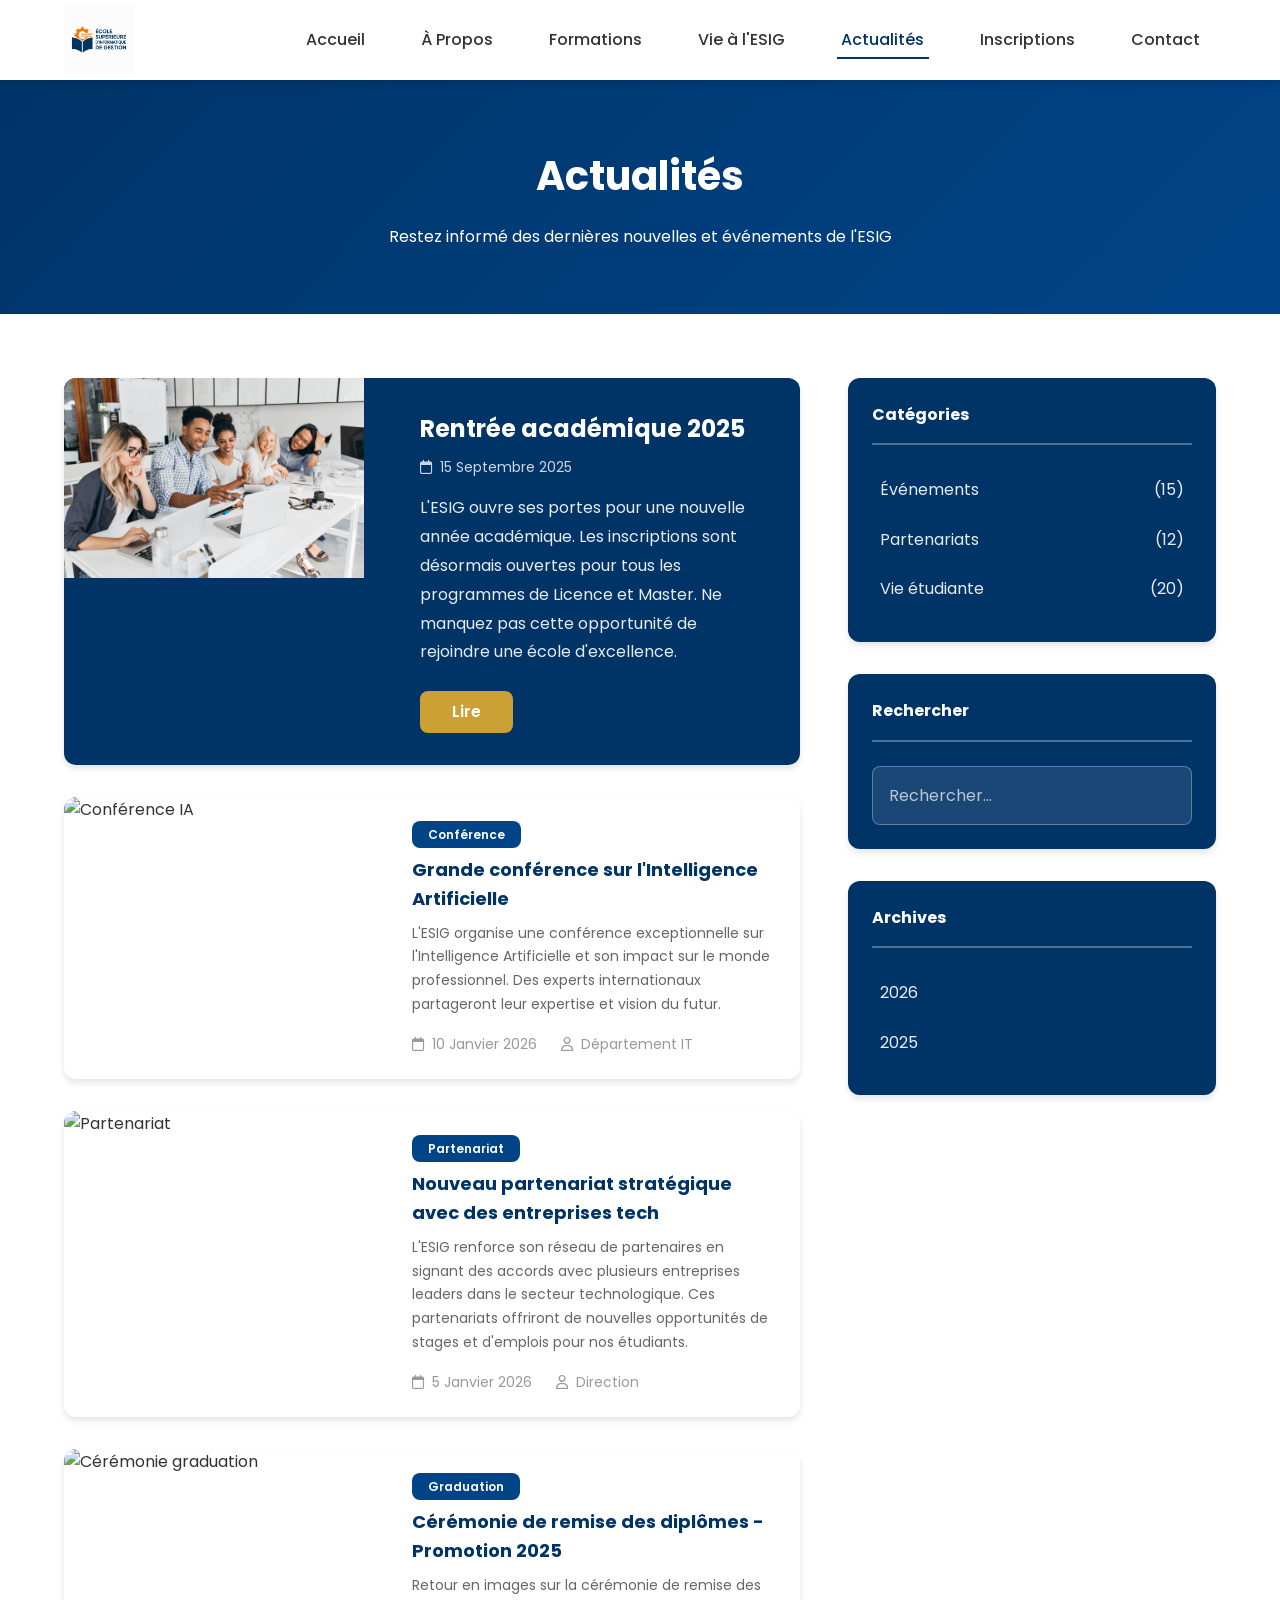
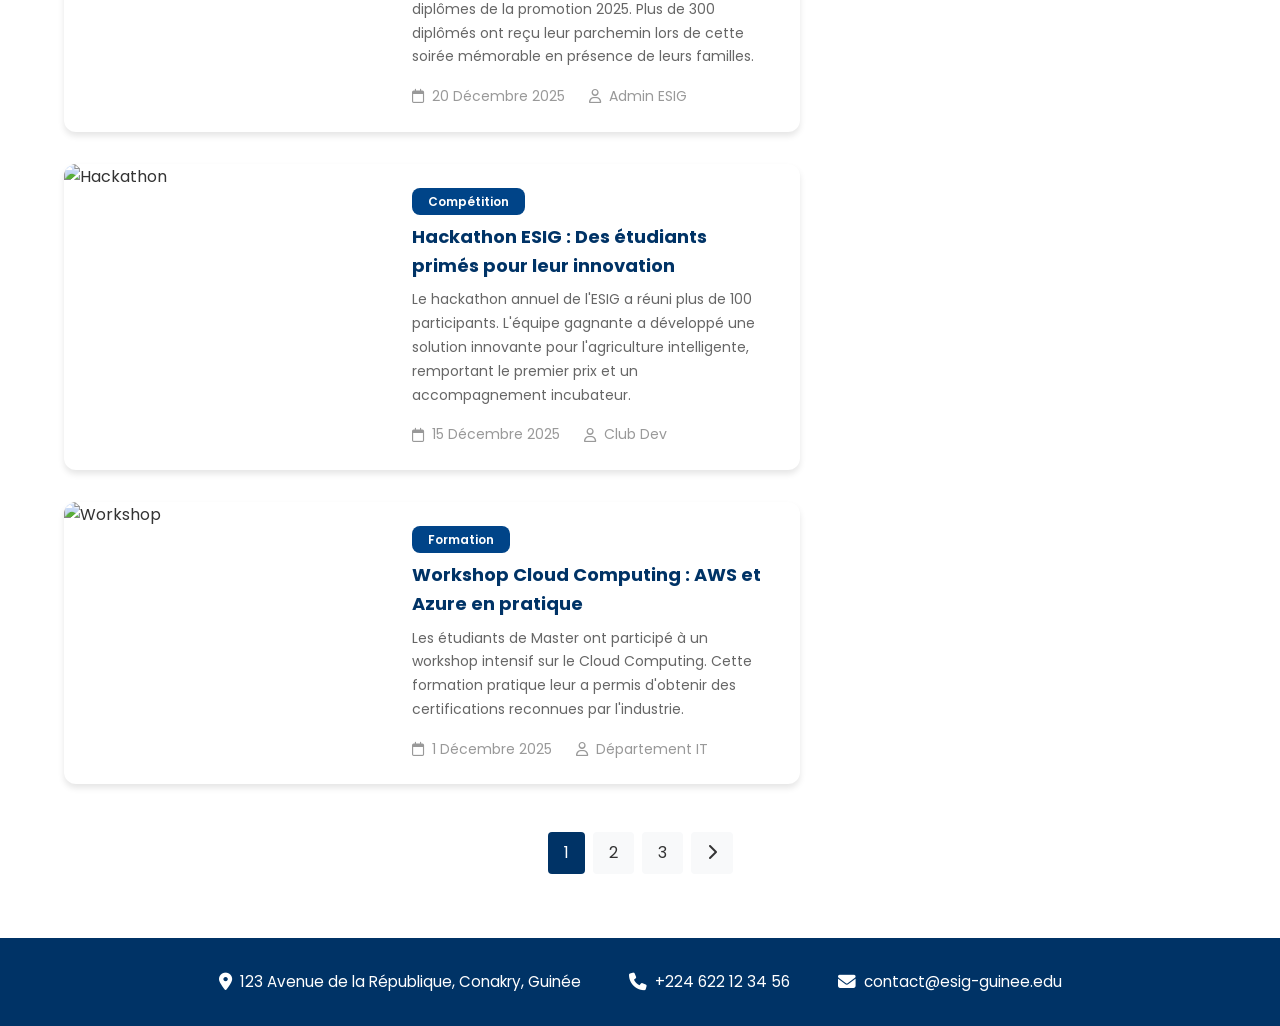
==== ESIG-main/actualites.html @ 141033b7 "Initial commit from original ZIP" ====
<!DOCTYPE html>
<html lang="fr">
<head>
    <meta charset="UTF-8">
    <meta name="viewport" content="width=device-width, initial-scale=1.0">
    <title>Actualités - ESIG</title>
    <link rel="stylesheet" href="css/styles.css">
    <link rel="stylesheet" href="https://cdnjs.cloudflare.com/ajax/libs/font-awesome/6.4.0/css/all.min.css">
    <link href="https://fonts.googleapis.com/css2?family=Poppins:wght@300;400;500;600;700&display=swap" rel="stylesheet">
</head>
<body>
    <!-- Header Placeholder -->
    <div id="header-placeholder"></div>

    <!-- Page Header -->
    <section class="page-header">
        <div class="container">
            <h1 class="page-header__title">Actualités</h1>
            <p class="page-header__text">Restez informé des dernières nouvelles et événements de l'ESIG</p>
        </div>
    </section>

    <!-- News Section -->
    <section class="news-section">
        <div class="container">
            <div class="news-main-grid">
                <!-- Main News -->
                <div class="news-list">
                    <!-- News Item 1 - Featured -->
                    <article class="news-item news-item--featured">
                        <div class="news-item__image">
                            <img src="images/universitaire.jpg" alt="Rentrée académique">
                        </div>
                        <div class="news-item__content">
                            <h3 class="news-item__title">Rentrée académique 2025</h3>
                            <div class="news-item__date">
                                <i class="far fa-calendar"></i> 15 Septembre 2025
                            </div>
                            <p class="news-item__excerpt">L'ESIG ouvre ses portes pour une nouvelle année académique. Les inscriptions sont désormais ouvertes pour tous les programmes de Licence et Master. Ne manquez pas cette opportunité de rejoindre une école d'excellence.</p>
                            <a href="#" class="news-item__btn">Lire</a>
                        </div>
                    </article>

                    <!-- News Item 2 -->
                    <article class="news-item">
                        <div class="news-item__image">
                            <img src="https://images.unsplash.com/photo-1540575467063-178a50c2df87?w=600" alt="Conférence IA">
                        </div>
                        <div class="news-item__content">
                            <span class="news-item__category">Conférence</span>
                            <h3 class="news-item__title">Grande conférence sur l'Intelligence Artificielle</h3>
                            <p class="news-item__excerpt">L'ESIG organise une conférence exceptionnelle sur l'Intelligence Artificielle et son impact sur le monde professionnel. Des experts internationaux partageront leur expertise et vision du futur.</p>
                            <div class="news-item__meta">
                                <span><i class="far fa-calendar"></i> 10 Janvier 2026</span>
                                <span><i class="far fa-user"></i> Département IT</span>
                            </div>
                        </div>
                    </article>

                    <!-- News Item 3 -->
                    <article class="news-item">
                        <div class="news-item__image">
                            <img src="https://images.unsplash.com/photo-1559223607-a43c990c692c?w=600" alt="Partenariat">
                        </div>
                        <div class="news-item__content">
                            <span class="news-item__category">Partenariat</span>
                            <h3 class="news-item__title">Nouveau partenariat stratégique avec des entreprises tech</h3>
                            <p class="news-item__excerpt">L'ESIG renforce son réseau de partenaires en signant des accords avec plusieurs entreprises leaders dans le secteur technologique. Ces partenariats offriront de nouvelles opportunités de stages et d'emplois pour nos étudiants.</p>
                            <div class="news-item__meta">
                                <span><i class="far fa-calendar"></i> 5 Janvier 2026</span>
                                <span><i class="far fa-user"></i> Direction</span>
                            </div>
                        </div>
                    </article>

                    <!-- News Item 4 -->
                    <article class="news-item">
                        <div class="news-item__image">
                            <img src="https://images.unsplash.com/photo-1523580846011-d3a5bc25702b?w=600" alt="Cérémonie graduation">
                        </div>
                        <div class="news-item__content">
                            <span class="news-item__category">Graduation</span>
                            <h3 class="news-item__title">Cérémonie de remise des diplômes - Promotion 2025</h3>
                            <p class="news-item__excerpt">Retour en images sur la cérémonie de remise des diplômes de la promotion 2025. Plus de 300 diplômés ont reçu leur parchemin lors de cette soirée mémorable en présence de leurs familles.</p>
                            <div class="news-item__meta">
                                <span><i class="far fa-calendar"></i> 20 Décembre 2025</span>
                                <span><i class="far fa-user"></i> Admin ESIG</span>
                            </div>
                        </div>
                    </article>

                    <!-- News Item 5 -->
                    <article class="news-item">
                        <div class="news-item__image">
                            <img src="https://images.unsplash.com/photo-1531482615713-2afd69097998?w=600" alt="Hackathon">
                        </div>
                        <div class="news-item__content">
                            <span class="news-item__category">Compétition</span>
                            <h3 class="news-item__title">Hackathon ESIG : Des étudiants primés pour leur innovation</h3>
                            <p class="news-item__excerpt">Le hackathon annuel de l'ESIG a réuni plus de 100 participants. L'équipe gagnante a développé une solution innovante pour l'agriculture intelligente, remportant le premier prix et un accompagnement incubateur.</p>
                            <div class="news-item__meta">
                                <span><i class="far fa-calendar"></i> 15 Décembre 2025</span>
                                <span><i class="far fa-user"></i> Club Dev</span>
                            </div>
                        </div>
                    </article>

                    <!-- News Item 6 -->
                    <article class="news-item">
                        <div class="news-item__image">
                            <img src="https://images.unsplash.com/photo-1515187029135-18ee286d815b?w=600" alt="Workshop">
                        </div>
                        <div class="news-item__content">
                            <span class="news-item__category">Formation</span>
                            <h3 class="news-item__title">Workshop Cloud Computing : AWS et Azure en pratique</h3>
                            <p class="news-item__excerpt">Les étudiants de Master ont participé à un workshop intensif sur le Cloud Computing. Cette formation pratique leur a permis d'obtenir des certifications reconnues par l'industrie.</p>
                            <div class="news-item__meta">
                                <span><i class="far fa-calendar"></i> 1 Décembre 2025</span>
                                <span><i class="far fa-user"></i> Département IT</span>
                            </div>
                        </div>
                    </article>
                </div>

                <!-- Sidebar -->
                <aside class="news-sidebar">

                    <!-- Categories Widget -->
                    <div class="sidebar-widget">
                        <h4 class="sidebar-widget__title">Catégories</h4>
                        <ul class="categories-list">
                            <li><a href="#">Événements <span>(15)</span></a></li>
                            <li><a href="#">Partenariats <span>(12)</span></a></li>
                            <li><a href="#">Vie étudiante <span>(20)</span></a></li>
                        </ul>
                    </div>

                    <!-- Search Widget -->
                    <div class="sidebar-widget">
                        <h4 class="sidebar-widget__title">Rechercher</h4>
                        <div class="form-group" style="margin-bottom: 0;">
                            <input type="text" placeholder="Rechercher..." style="width: 100%;">
                        </div>
                    </div>                   

                    <!-- Archives Widget -->
                    <div class="sidebar-widget">
                        <h4 class="sidebar-widget__title">Archives</h4>
                        <ul class="categories-list">
                            <li><a href="#">2025</a></li>
                            <li><a href="#">2024</a></li>
                        </ul>
                    </div>

                </aside>
            </div>

            <!-- Pagination -->
            <div style="margin-top: 3rem; display: flex; justify-content: center; gap: 0.5rem;">
                <a href="#" style="padding: 0.5rem 1rem; background: var(--primary-color); color: var(--white); border-radius: 4px;">1</a>
                <a href="#" style="padding: 0.5rem 1rem; background: var(--light-bg); color: var(--text-color); border-radius: 4px;">2</a>
                <a href="#" style="padding: 0.5rem 1rem; background: var(--light-bg); color: var(--text-color); border-radius: 4px;">3</a>
                <a href="#" style="padding: 0.5rem 1rem; background: var(--light-bg); color: var(--text-color); border-radius: 4px;"><i class="fas fa-chevron-right"></i></a>
            </div>
        </div>
    </section>

    <!-- Footer Placeholder -->
    <div id="footer-placeholder"></div>

    <script src="js/main.js"></script>
</body>
</html>
---- ESIG-main/css/styles.css ----
/* ===== VARIABLES CSS ===== */
:root {
    /* Colors - Palette ESIG */
    --primary-color: #003366;
    --primary-dark: #002244;
    --primary-light: #004488;
    --secondary-color: #CBA135;
    --secondary-dark: #a8862c;
    --accent-color: #CBA135;
    --accent-light: #d4b54d;
    
    /* Neutral colors */
    --text-color: #333333;
    --text-light: #666666;
    --text-muted: #999999;
    --white: #FFFFFF;
    --light-bg: #f8f9fa;
    --border-color: #e0e0e0;
    
    /* Gradients */
    --gradient-primary: linear-gradient(135deg, #003366, #004488);
    --gradient-secondary: linear-gradient(135deg, #CBA135, #d4b54d);
    --gradient-accent: linear-gradient(135deg, #CBA135, #d4b54d);
    
    /* Typography */
    --font-family: 'Poppins', sans-serif;
    --font-size-xs: 0.75rem;
    --font-size-sm: 0.875rem;
    --font-size-base: 1rem;
    --font-size-lg: 1.125rem;
    --font-size-xl: 1.25rem;
    --font-size-2xl: 1.5rem;
    --font-size-3xl: 2rem;
    --font-size-4xl: 2.5rem;
    --font-size-5xl: 3rem;
    
    /* Spacing */
    --spacing-xs: 0.25rem;
    --spacing-sm: 0.5rem;
    --spacing-md: 1rem;
    --spacing-lg: 1.5rem;
    --spacing-xl: 2rem;
    --spacing-2xl: 3rem;
    --spacing-3xl: 4rem;
    
    /* Borders */
    --border-radius-sm: 4px;
    --border-radius: 8px;
    --border-radius-lg: 12px;
    --border-radius-xl: 20px;
    --border-radius-full: 50%;
    
    /* Shadows */
    --shadow-sm: 0 2px 4px rgba(0, 0, 0, 0.05);
    --shadow: 0 4px 6px rgba(0, 0, 0, 0.1);
    --shadow-md: 0 6px 12px rgba(0, 0, 0, 0.1);
    --shadow-lg: 0 10px 25px rgba(0, 0, 0, 0.15);
    --shadow-xl: 0 20px 40px rgba(0, 0, 0, 0.2);
    
    /* Transitions */
    --transition-fast: 0.2s ease;
    --transition: 0.3s ease;
    --transition-slow: 0.5s ease;
    
    /* Header height */
    --header-height: 80px;
}

/* ===== RESET & BASE ===== */
*,
*::before,
*::after {
    margin: 0;
    padding: 0;
    box-sizing: border-box;
}

html {
    scroll-behavior: smooth;
}

body {
    font-family: var(--font-family);
    font-size: var(--font-size-base);
    line-height: 1.6;
    color: var(--text-color);
    background-color: var(--white);
    overflow-x: hidden;
}

a {
    text-decoration: none;
    color: inherit;
    transition: var(--transition);
}

ul {
    list-style: none;
}

img {
    max-width: 100%;
    height: auto;
    display: block;
}

button {
    font-family: inherit;
    cursor: pointer;
    border: none;
    outline: none;
}

/* Amélioration du touch sur mobile */
@media (hover: none) and (pointer: coarse) {
    .btn:active,
    .nav__link:active,
    .formation-card:active,
    .news-card:active {
        opacity: 0.8;
    }
}

/* ===== CONTAINER ===== */
.container {
    max-width: 1200px;
    margin: 0 auto;
    padding: 0 var(--spacing-lg);
}

/* ===== HEADER & NAVIGATION ===== */
.header {
    position: fixed;
    top: 0;
    left: 0;
    width: 100%;
    height: var(--header-height);
    background-color: var(--white);
    box-shadow: var(--shadow);
    z-index: 1000;
    transition: var(--transition);
}

.header.scrolled {
    height: 70px;
    box-shadow: var(--shadow-md);
}

.nav {
    display: flex;
    justify-content: space-between;
    align-items: center;
    height: 100%;
}

.nav__logo {
    display: flex;
    align-items: center;
}

.logo-img {
    height: 70px;
    width: auto;
}

.nav__menu {
    display: flex;
    align-items: center;
}

.nav__list {
    display: flex;
    gap: var(--spacing-lg);
}

.nav__link {
    font-weight: 500;
    color: var(--text-color);
    padding: var(--spacing-sm) var(--spacing-md);
    position: relative;
    transition: var(--transition);
}

.nav__link::after {
    content: '';
    position: absolute;
    bottom: 0;
    left: 50%;
    transform: translateX(-50%);
    width: 0;
    height: 2px;
    background-color: var(--primary-color);
    transition: var(--transition);
}

.nav__link:hover,
.nav__link.active {
    color: var(--primary-color);
}

.nav__link:hover::after,
.nav__link.active::after {
    width: 80%;
}

.nav__toggle,
.nav__close {
    display: none;
    font-size: var(--font-size-xl);
    cursor: pointer;
    color: var(--text-color);
}

/* ===== BUTTONS ===== */
.btn {
    display: inline-flex;
    align-items: center;
    justify-content: center;
    gap: var(--spacing-sm);
    padding: var(--spacing-md) var(--spacing-xl);
    border-radius: var(--border-radius);
    font-weight: 600;
    font-size: var(--font-size-base);
    transition: var(--transition);
    cursor: pointer;
}

.btn--primary {
    background: var(--gradient-primary);
    color: var(--white);
    border: none;
}

.btn--primary:hover {
    transform: translateY(-2px);
    box-shadow: var(--shadow-md);
}

.btn--secondary {
    background: var(--gradient-secondary);
    color: var(--white);
    border: none;
}

.btn--secondary:hover {
    transform: translateY(-2px);
    box-shadow: var(--shadow-md);
}

.btn--outline {
    background: transparent;
    color: var(--primary-color);
    border: 2px solid var(--primary-color);
}

.btn--outline:hover {
    background: var(--primary-color);
    color: var(--white);
}

.btn--white {
    background: var(--white);
    color: var(--primary-color);
    border: none;
}

.btn--white:hover {
    transform: translateY(-2px);
    box-shadow: var(--shadow-md);
}

.btn--gold {
    background: #CBA135;
    color: var(--white);
    border: none;
    padding: var(--spacing-md) var(--spacing-2xl);
    font-size: var(--font-size-lg);
}

.btn--gold:hover {
    background: #a8862c;
    transform: translateY(-2px);
    box-shadow: var(--shadow-md);
}

.btn--white-outline {
    background: transparent;
    color: var(--white);
    border: 2px solid var(--white);
}

.btn--white-outline:hover {
    background: var(--white);
    color: var(--primary-color);
}

/* ===== HERO SECTION ===== */
.hero {
    position: relative;
    min-height: 100vh;
    display: flex;
    align-items: center;
    justify-content: center;
    background: #003366;
    margin-top: 0;
    padding-top: var(--header-height);
}

.hero__overlay {
    display: none;
}

.hero__content {
    position: relative;
    z-index: 1;
    text-align: center;
    color: var(--white);
    max-width: 800px;
    padding: var(--spacing-2xl);
}

.hero__title {
    font-size: var(--font-size-5xl);
    font-weight: 700;
    margin-bottom: var(--spacing-md);
    animation: fadeInUp 0.8s ease;
}

.hero__subtitle {
    font-size: var(--font-size-2xl);
    font-weight: 500;
    margin-bottom: var(--spacing-md);
    opacity: 0.9;
    animation: fadeInUp 0.8s ease 0.2s backwards;
}

.hero__description {
    font-size: var(--font-size-lg);
    margin-bottom: var(--spacing-2xl);
    opacity: 0.85;
    animation: fadeInUp 0.8s ease 0.4s backwards;
}

.hero__buttons {
    display: flex;
    gap: var(--spacing-lg);
    justify-content: center;
    flex-wrap: wrap;
    animation: fadeInUp 0.8s ease 0.6s backwards;
}

/* ===== SECTIONS ===== */
.section {
    padding: var(--spacing-3xl) 0;
}

.section__header {
    text-align: center;
    margin-bottom: var(--spacing-3xl);
}

.section__title {
    font-size: var(--font-size-3xl);
    color: var(--primary-color);
    margin-bottom: var(--spacing-md);
    position: relative;
    display: inline-block;
}

.section__title::after {
    content: '';
    position: absolute;
    bottom: -10px;
    left: 50%;
    transform: translateX(-50%);
    width: 60px;
    height: 3px;
    background: var(--gradient-secondary);
    border-radius: var(--border-radius);
}

.section__subtitle {
    font-size: var(--font-size-lg);
    color: var(--text-light);
    max-width: 600px;
    margin: var(--spacing-lg) auto 0;
}

/* Section Line */
.section__line {
    width: 80px;
    height: 3px;
    background-color: #CBA135;
    margin: var(--spacing-lg) auto 0;
    overflow: visible;
}

/* ===== ABOUT PREVIEW ===== */
.about-preview {
    background-color: var(--white);
}

.about-preview__grid {
    display: grid;
    grid-template-columns: 1fr 1fr;
    gap: var(--spacing-3xl);
    align-items: center;
}

/* Nouvelle structure about-preview */
.about-preview__grid-new {
    display: grid;
    grid-template-columns: 1fr 1fr;
    gap: var(--spacing-3xl);
    align-items: flex-start;
}

.about-preview__left {
    padding-right: var(--spacing-xl);
}

.about-preview__title {
    font-size: var(--font-size-2xl);
    color: var(--primary-color);
    margin-bottom: var(--spacing-lg);
    font-weight: 700;
}

.about-preview__left p {
    margin-bottom: var(--spacing-lg);
    color: var(--text-light);
    line-height: 1.8;
}

.about-preview__right {
    display: flex;
    flex-direction: column;
    gap: var(--spacing-xl);
}

/* Valeurs Row */
.values-row {
    display: flex;
    justify-content: space-between;
    gap: var(--spacing-lg);
}

.value-item {
    text-align: center;
    flex: 1;
}

.value-item__icon {
    width: 70px;
    height: 70px;
    margin: 0 auto var(--spacing-md);
    display: flex;
    align-items: center;
    justify-content: center;
    background: #CBA135;
    border-radius: var(--border-radius-full);
    font-size: var(--font-size-2xl);
    color: var(--white);
}

.value-item__text {
    display: block;
    font-weight: 600;
    color: #333333;
    font-size: var(--font-size-base);
}

/* Formations Row */
.formations-row {
    margin-top: var(--spacing-lg);
}

.formations-row__title {
    font-size: var(--font-size-2xl);
    color: #CBA135;
    margin-bottom: var(--spacing-lg);
    font-weight: 700;
}

.formations-row__cards {
    display: flex;
    gap: var(--spacing-md);
}

.formation-mini-card {
    flex: 1;
    background: #CBA135;
    color: var(--white);
    padding: var(--spacing-lg);
    border-radius: var(--border-radius);
    text-align: center;
    font-weight: 600;
    font-size: var(--font-size-sm);
    transition: var(--transition);
}

.formation-mini-card:hover {
    background: #a8862c;
    transform: translateY(-3px);
}

/* ===== FORMATIONS PREVIEW GOLD ===== */
.formations-preview-gold {
    background: #CBA135;
    padding: var(--spacing-3xl) 0;
}

.formations-gold__title {
    font-size: var(--font-size-3xl);
    color: var(--white);
    text-align: center;
    margin-bottom: var(--spacing-2xl);
    font-weight: 700;
}

.formations-gold__cards {
    display: flex;
    justify-content: center;
    gap: var(--spacing-xl);
}

.formation-gold-card {
    background: rgba(255, 255, 255, 0.2);
    border: 2px solid var(--white);
    color: var(--white);
    padding: var(--spacing-xl) var(--spacing-2xl);
    border-radius: var(--border-radius);
    text-align: center;
    font-weight: 600;
    font-size: var(--font-size-lg);
    transition: var(--transition);
    min-width: 250px;
}

.formation-gold-card:hover {
    background: rgba(255, 255, 255, 0.3);
    transform: translateY(-5px);
}

/* ===== NEWS PREVIEW NEW (Vie ESIG + Actualités) ===== */
.news-preview-new {
    padding: 0;
}

.news-preview-grid {
    display: grid;
    grid-template-columns: 1fr 1fr;
}

/* Partie Gauche - Vie à l'ESIG */
.vie-esig-box {
    background: var(--white);
    padding: var(--spacing-3xl);
}

.vie-esig-box__title {
    font-size: var(--font-size-2xl);
    color: var(--primary-color);
    margin-bottom: var(--spacing-lg);
    font-weight: 700;
}

.vie-esig-box p {
    color: var(--text-light);
    margin-bottom: var(--spacing-md);
    line-height: 1.8;
}

.vie-esig-box .btn {
    margin-top: var(--spacing-lg);
}

/* Partie Droite - Actualités */
.actualites-box {
    background: #003366;
    padding: var(--spacing-3xl);
    color: var(--white);
    display: flex;
    flex-direction: column;
    justify-content: center;
}

.actualites-box__title {
    font-size: var(--font-size-2xl);
    color: var(--white);
    margin-bottom: var(--spacing-lg);
    font-weight: 700;
}

.actualites-box__subtitle {
    font-size: var(--font-size-xl);
    color: var(--white);
    margin-bottom: var(--spacing-md);
    font-weight: 600;
}

.actualites-box__info {
    font-size: var(--font-size-lg);
    color: var(--white);
    margin-bottom: var(--spacing-xl);
    opacity: 0.9;
}

.actualites-box .btn--gold {
    align-self: flex-start;
}

.about-preview__content p {
    margin-bottom: var(--spacing-lg);
    color: var(--text-light);
    line-height: 1.8;
}

.about-preview__stats {
    display: grid;
    grid-template-columns: repeat(2, 1fr);
    gap: var(--spacing-lg);
}

.stat-card {
    background: var(--white);
    padding: var(--spacing-xl);
    border-radius: var(--border-radius-lg);
    text-align: center;
    box-shadow: var(--shadow);
    transition: var(--transition);
}

.stat-card:hover {
    transform: translateY(-5px);
    box-shadow: var(--shadow-lg);
}

.stat-card__icon {
    font-size: var(--font-size-3xl);
    color: var(--primary-color);
    margin-bottom: var(--spacing-md);
}

.stat-card__number {
    display: block;
    font-size: var(--font-size-3xl);
    font-weight: 700;
    color: var(--secondary-color);
}

.stat-card__label {
    color: var(--text-light);
    font-size: var(--font-size-sm);
}

/* ===== FORMATIONS PREVIEW ===== */
.formations-preview {
    background: var(--white);
}

.formations-grid {
    display: grid;
    grid-template-columns: repeat(3, 1fr);
    gap: var(--spacing-xl);
}

.formation-card {
    background: var(--white);
    padding: var(--spacing-2xl);
    border-radius: var(--border-radius-lg);
    text-align: center;
    box-shadow: var(--shadow);
    transition: var(--transition);
    border: 1px solid var(--border-color);
}

.formation-card:hover {
    transform: translateY(-10px);
    box-shadow: var(--shadow-lg);
    border-color: var(--primary-color);
}

.formation-card__icon {
    width: 80px;
    height: 80px;
    margin: 0 auto var(--spacing-lg);
    display: flex;
    align-items: center;
    justify-content: center;
    background: var(--gradient-primary);
    border-radius: var(--border-radius-full);
    font-size: var(--font-size-3xl);
    color: var(--white);
}

.formation-card__title {
    font-size: var(--font-size-xl);
    color: var(--primary-color);
    margin-bottom: var(--spacing-md);
}

.formation-card__description {
    color: var(--text-light);
    margin-bottom: var(--spacing-lg);
    line-height: 1.7;
}

.formation-card__link {
    color: var(--secondary-color);
    font-weight: 600;
    display: inline-flex;
    align-items: center;
    gap: var(--spacing-sm);
}

.formation-card__link:hover {
    color: var(--secondary-dark);
}

.formation-card__link i {
    transition: var(--transition);
}

.formation-card__link:hover i {
    transform: translateX(5px);
}

.formations-preview__cta {
    text-align: center;
    margin-top: var(--spacing-3xl);
}

/* ===== NEWS PREVIEW ===== */
.news-preview {
    background: var(--light-bg);
}

.news-grid {
    display: grid;
    grid-template-columns: repeat(3, 1fr);
    gap: var(--spacing-xl);
}

.news-card {
    background: var(--white);
    border-radius: var(--border-radius-lg);
    overflow: hidden;
    box-shadow: var(--shadow);
    transition: var(--transition);
}

.news-card:hover {
    transform: translateY(-5px);
    box-shadow: var(--shadow-lg);
}

.news-card__image {
    height: 200px;
    overflow: hidden;
}

.news-card__image img {
    width: 100%;
    height: 100%;
    object-fit: cover;
    transition: var(--transition);
}

.news-card:hover .news-card__image img {
    transform: scale(1.1);
}

.news-card__content {
    padding: var(--spacing-lg);
}

.news-card__date {
    font-size: var(--font-size-sm);
    color: var(--text-muted);
    display: flex;
    align-items: center;
    gap: var(--spacing-sm);
    margin-bottom: var(--spacing-sm);
}

.news-card__title {
    font-size: var(--font-size-lg);
    color: var(--primary-color);
    margin-bottom: var(--spacing-md);
    line-height: 1.4;
}

.news-card__excerpt {
    color: var(--text-light);
    font-size: var(--font-size-sm);
    margin-bottom: var(--spacing-lg);
    line-height: 1.7;
}

.news-card__link {
    color: var(--secondary-color);
    font-weight: 600;
    font-size: var(--font-size-sm);
}

.news-card__link:hover {
    color: var(--secondary-dark);
}

.news-preview__cta {
    text-align: center;
    margin-top: var(--spacing-3xl);
}

/* ===== CTA SECTION ===== */
.cta-section {
    background: var(--gradient-primary);
    padding: var(--spacing-3xl) 0;
}

.cta-content {
    text-align: center;
    color: var(--white);
}

.cta-title {
    font-size: var(--font-size-3xl);
    margin-bottom: var(--spacing-md);
}

.cta-text {
    font-size: var(--font-size-lg);
    opacity: 0.9;
    margin-bottom: var(--spacing-2xl);
}

.cta-buttons {
    display: flex;
    gap: var(--spacing-lg);
    justify-content: center;
    flex-wrap: wrap;
}

/* ===== FOOTER ===== */
.footer {
    background-color: var(--primary-dark);
    color: var(--white);
    padding: var(--spacing-3xl) 0 0;
}

/* Footer Simple */
.footer-simple {
    background-color: #003366;
    color: #FFFFFF;
    padding: var(--spacing-xl) 0;
}

.footer-simple__content {
    display: flex;
    justify-content: center;
    align-items: center;
    gap: var(--spacing-2xl);
    flex-wrap: wrap;
}

.footer-simple__item {
    display: inline-flex;
    align-items: center;
    gap: var(--spacing-sm);
    font-size: 0.95rem;
    color: #FFFFFF;
}

.footer-simple__item i {
    color: #FFFFFF;
    font-size: 1.1rem;
}

.footer__grid {
    display: grid;
    grid-template-columns: 2fr 1fr 1fr 1.5fr;
    gap: var(--spacing-2xl);
}

.footer__logo {
    height: 60px;
    margin-bottom: var(--spacing-lg);
    filter: brightness(0) invert(1);
}

.footer__description {
    color: rgba(255, 255, 255, 0.7);
    margin-bottom: var(--spacing-lg);
    line-height: 1.7;
}

.footer__social {
    display: flex;
    gap: var(--spacing-md);
}

.social-link {
    width: 40px;
    height: 40px;
    display: flex;
    align-items: center;
    justify-content: center;
    background: rgba(255, 255, 255, 0.1);
    border-radius: var(--border-radius-full);
    color: var(--white);
    transition: var(--transition);
}

.social-link:hover {
    background: var(--secondary-color);
    transform: translateY(-3px);
}

.footer__title {
    font-size: var(--font-size-lg);
    margin-bottom: var(--spacing-lg);
    position: relative;
    padding-bottom: var(--spacing-md);
}

.footer__title::after {
    content: '';
    position: absolute;
    bottom: 0;
    left: 0;
    width: 40px;
    height: 2px;
    background: var(--secondary-color);
}

.footer__links li {
    margin-bottom: var(--spacing-sm);
}

.footer__links a {
    color: rgba(255, 255, 255, 0.7);
    transition: var(--transition);
}

.footer__links a:hover {
    color: var(--white);
    padding-left: var(--spacing-sm);
}

.footer__contact li {
    display: flex;
    align-items: flex-start;
    gap: var(--spacing-md);
    margin-bottom: var(--spacing-md);
    color: rgba(255, 255, 255, 0.7);
}

.footer__contact i {
    color: var(--secondary-color);
    margin-top: 4px;
}

.footer__bottom {
    margin-top: var(--spacing-2xl);
    padding: var(--spacing-lg) 0;
    border-top: 1px solid rgba(255, 255, 255, 0.1);
    text-align: center;
    color: rgba(255, 255, 255, 0.5);
    font-size: var(--font-size-sm);
}

/* ===== PAGE HEADER ===== */
.page-header {
    background: var(--gradient-primary);
    padding: calc(var(--header-height) + var(--spacing-3xl)) 0 var(--spacing-3xl);
    text-align: center;
    color: var(--white);
}

.page-header__title {
    font-size: var(--font-size-4xl);
    margin-bottom: var(--spacing-md);
}

.page-header__breadcrumb {
    display: flex;
    justify-content: center;
    gap: var(--spacing-md);
    font-size: var(--font-size-sm);
    opacity: 0.8;
}

.page-header__breadcrumb a:hover {
    opacity: 1;
}

.page-header__breadcrumb span {
    opacity: 0.6;
}

/* Page Header Light Variant */
.page-header--light {
    background: #FFFFFF;
    color: #003366;
}

.page-header--light .page-header__title {
    color: #003366;
}

/* Mission Vision Section */
.mission-vision-section {
    padding: var(--spacing-3xl) 0;
    background-color: #f5f5f5;
}

.mission-vision-grid {
    display: grid;
    grid-template-columns: repeat(3, 1fr);
    gap: var(--spacing-2xl);
}

.mission-vision-block {
    text-align: center;
    padding: var(--spacing-xl);
}

.mission-vision-block__icon {
    margin-bottom: var(--spacing-md);
}

.mission-vision-block__icon i {
    font-size: 3rem;
    color: #CBA135;
}

.mission-vision-block__title {
    font-size: 1.5rem;
    color: #003366;
    margin-bottom: var(--spacing-md);
    font-weight: 600;
}

.mission-vision-block__text {
    color: #555;
    line-height: 1.7;
}

/* Historique & Contexte Section */
.historique-section {
    padding: var(--spacing-3xl) 0;
    background-color: #e6f2ff;
    text-align: center;
}

.historique-section__title {
    font-size: 2rem;
    color: #003366;
    margin-bottom: var(--spacing-lg);
    font-weight: 600;
}

.historique-section__text {
    color: #333;
    line-height: 1.8;
    max-width: 900px;
    margin: 0 auto;
    font-size: 1.05rem;
}

/* ===== ABOUT PAGE ===== */
.about-section {
    padding: var(--spacing-3xl) 0;
}

.about-grid {
    display: grid;
    grid-template-columns: 1fr 1fr;
    gap: var(--spacing-3xl);
    align-items: center;
}

.about-image {
    border-radius: var(--border-radius-lg);
    overflow: hidden;
    box-shadow: var(--shadow-lg);
}

.about-image img {
    width: 100%;
    height: 100%;
    object-fit: cover;
}

.about-content h2 {
    font-size: var(--font-size-2xl);
    color: var(--primary-color);
    margin-bottom: var(--spacing-lg);
}

.about-content p {
    color: var(--text-light);
    margin-bottom: var(--spacing-lg);
    line-height: 1.8;
}

/* Values */
.values-section {
    background: var(--light-bg);
    padding: var(--spacing-3xl) 0;
}

.values-grid {
    display: grid;
    grid-template-columns: repeat(4, 1fr);
    gap: var(--spacing-xl);
}

.value-card {
    text-align: center;
    padding: var(--spacing-xl);
    background: var(--white);
    border-radius: var(--border-radius-lg);
    box-shadow: var(--shadow);
    transition: var(--transition);
}

.value-card:hover {
    transform: translateY(-10px);
    box-shadow: var(--shadow-lg);
}

.value-card__icon {
    width: 70px;
    height: 70px;
    margin: 0 auto var(--spacing-lg);
    display: flex;
    align-items: center;
    justify-content: center;
    background: var(--gradient-primary);
    border-radius: var(--border-radius-full);
    font-size: var(--font-size-2xl);
    color: var(--white);
}

.value-card__title {
    color: var(--primary-color);
    margin-bottom: var(--spacing-sm);
}

.value-card__text {
    color: var(--text-light);
    font-size: var(--font-size-sm);
    line-height: 1.7;
}

/* Team Section */
.team-section {
    padding: var(--spacing-3xl) 0;
}

.team-grid {
    display: grid;
    grid-template-columns: repeat(4, 1fr);
    gap: var(--spacing-xl);
}

.team-card {
    text-align: center;
    background: var(--white);
    border-radius: var(--border-radius-lg);
    overflow: hidden;
    box-shadow: var(--shadow);
    transition: var(--transition);
}

.team-card:hover {
    transform: translateY(-5px);
    box-shadow: var(--shadow-lg);
}

.team-card__image {
    height: 250px;
    overflow: hidden;
}

.team-card__image img {
    width: 100%;
    height: 100%;
    object-fit: cover;
    transition: var(--transition);
}

.team-card:hover .team-card__image img {
    transform: scale(1.1);
}

.team-card__content {
    padding: var(--spacing-lg);
}

.team-card__name {
    color: var(--primary-color);
    margin-bottom: var(--spacing-xs);
}

.team-card__role {
    color: var(--text-muted);
    font-size: var(--font-size-sm);
    margin-bottom: var(--spacing-md);
}

.team-card__social {
    display: flex;
    justify-content: center;
    gap: var(--spacing-sm);
}

.team-card__social a {
    width: 35px;
    height: 35px;
    display: flex;
    align-items: center;
    justify-content: center;
    background: var(--light-bg);
    border-radius: var(--border-radius-full);
    color: var(--primary-color);
    transition: var(--transition);
}

.team-card__social a:hover {
    background: var(--primary-color);
    color: var(--white);
}

/* ===== FORMATIONS PAGE ===== */
.formations-section {
    padding: var(--spacing-3xl) 0;
}

.formations-tabs {
    display: flex;
    justify-content: center;
    gap: var(--spacing-md);
    margin-bottom: var(--spacing-3xl);
    flex-wrap: wrap;
}

.tab-btn {
    padding: var(--spacing-md) var(--spacing-xl);
    background: var(--white);
    border: 2px solid var(--border-color);
    border-radius: var(--border-radius);
    font-weight: 600;
    color: var(--text-color);
    transition: var(--transition);
}

.tab-btn:hover,
.tab-btn.active {
    background: var(--primary-color);
    border-color: var(--primary-color);
    color: var(--white);
}

/* Formations Circles */
.formations-circles {
    display: flex;
    justify-content: center;
    gap: var(--spacing-3xl);
    margin-bottom: var(--spacing-3xl);
}

.formation-circle-block {
    display: flex;
    flex-direction: column;
    align-items: center;
    gap: var(--spacing-md);
}

.formation-circle {
    width: 100px;
    height: 100px;
    background-color: #003366;
    border-radius: 50%;
    display: flex;
    align-items: center;
    justify-content: center;
    transition: var(--transition);
    cursor: pointer;
}

.formation-circle:hover {
    transform: scale(1.1);
    box-shadow: var(--shadow-lg);
}

.formation-circle i {
    font-size: 2.5rem;
    color: #CBA135;
}

.formation-circle__label {
    font-weight: 600;
    color: #003366;
    font-size: var(--font-size-base);
}

.formation-circle__title {
    font-size: var(--font-size-lg);
    font-weight: 600;
    color: #003366;
    margin-top: var(--spacing-md);
    margin-bottom: var(--spacing-sm);
}

.formation-circle__text {
    font-size: var(--font-size-sm);
    color: var(--text-light);
    text-align: center;
    line-height: 1.6;
    max-width: 250px;
}

/* Formations Two Columns Layout */
.formations-two-cols {
    display: grid;
    grid-template-columns: 1fr 1fr;
    gap: var(--spacing-3xl);
    align-items: flex-start;
}

.formations-info-block {
    padding: var(--spacing-xl);
}

.formations-info__title {
    font-size: var(--font-size-xl);
    color: #003366;
    margin-bottom: var(--spacing-md);
    font-weight: 600;
}

.formations-info__text {
    color: var(--text-light);
    line-height: 1.8;
    margin-bottom: var(--spacing-xl);
}

.formations-info__list {
    list-style: disc;
    padding-left: var(--spacing-xl);
    color: var(--text-light);
    line-height: 1.8;
}

.formations-info__list li {
    margin-bottom: var(--spacing-sm);
}

.formations-table-block {
    padding: var(--spacing-xl);
}

.semestre-table {
    width: 100%;
    border-collapse: collapse;
    border: 2px solid #CBA135;
    border-radius: var(--border-radius);
    overflow: hidden;
    text-align: center;
}

.semestre-table th {
    background-color: transparent;
    color: #003366;
    padding: var(--spacing-lg);
    font-weight: 600;
    font-size: var(--font-size-lg);
    text-align: center;
    border-bottom: 2px solid #CBA135;
}

.semestre-table td {
    padding: var(--spacing-md) var(--spacing-lg);
    border-bottom: 1px solid #CBA135;
    background-color: transparent;
    color: #003366;
}

.semestre-table tbody tr:last-child td {
    border-bottom: none;
}

.semestre-table tbody tr:hover td {
    background-color: var(--light-bg);
}

.formation-detail-card {
    display: grid;
    grid-template-columns: 1fr 1fr;
    gap: var(--spacing-3xl);
    background: var(--white);
    border-radius: var(--border-radius-lg);
    overflow: hidden;
    box-shadow: var(--shadow-lg);
    margin-bottom: var(--spacing-2xl);
}

.formation-detail-card.reverse {
    direction: rtl;
}

.formation-detail-card.reverse > * {
    direction: ltr;
}

.formation-detail__image {
    height: 100%;
    min-height: 400px;
}

.formation-detail__image img {
    width: 100%;
    height: 100%;
    object-fit: cover;
}

.formation-detail__content {
    padding: var(--spacing-2xl);
    display: flex;
    flex-direction: column;
    justify-content: center;
}

.formation-detail__badge {
    display: inline-block;
    padding: var(--spacing-xs) var(--spacing-md);
    background: var(--gradient-secondary);
    color: var(--white);
    border-radius: var(--border-radius);
    font-size: var(--font-size-sm);
    font-weight: 600;
    margin-bottom: var(--spacing-md);
    width: fit-content;
}

.formation-detail__title {
    font-size: var(--font-size-2xl);
    color: var(--primary-color);
    margin-bottom: var(--spacing-lg);
}

.formation-detail__text {
    color: var(--text-light);
    margin-bottom: var(--spacing-lg);
    line-height: 1.8;
}

.formation-detail__list {
    margin-bottom: var(--spacing-lg);
}

.formation-detail__list li {
    display: flex;
    align-items: center;
    gap: var(--spacing-md);
    margin-bottom: var(--spacing-sm);
    color: var(--text-light);
}

.formation-detail__list li i {
    color: var(--secondary-color);
}

/* ===== VIE ESIG HEADER ===== */
.vie-esig-header {
    background: var(--white);
    padding: 120px 0 var(--spacing-3xl);
    text-align: center;
}

.vie-esig-header__title {
    font-size: var(--font-size-4xl);
    font-weight: 700;
    color: var(--primary-color);
    margin-bottom: var(--spacing-lg);
}

.vie-esig-header__text {
    font-size: var(--font-size-lg);
    color: var(--text-light);
    max-width: 800px;
    margin: 0 auto var(--spacing-2xl);
    line-height: 1.8;
}

.vie-esig-header__blocks {
    display: flex;
    justify-content: center;
    gap: var(--spacing-2xl);
    flex-wrap: wrap;
}

.vie-esig-header__block {
    display: flex;
    flex-direction: column;
    align-items: center;
    gap: var(--spacing-md);
    padding: var(--spacing-xl);
    min-width: 200px;
}

.vie-esig-header__icon {
    width: 100px;
    height: 100px;
    border-radius: 50%;
    background: rgba(203, 161, 53, 0.1);
    display: flex;
    align-items: center;
    justify-content: center;
    transition: var(--transition);
}

.vie-esig-header__icon i {
    font-size: 2.5rem;
    color: var(--secondary-color);
}

.vie-esig-header__block:hover .vie-esig-header__icon {
    background: rgba(203, 161, 53, 0.2);
    transform: translateY(-5px);
}

.vie-esig-header__block-title {
    font-size: var(--font-size-lg);
    font-weight: 600;
    color: var(--primary-color);
}

/* ===== EVENTS CAROUSEL SECTION ===== */
.events-carousel-section {
    background: var(--primary-color);
    padding: var(--spacing-3xl) 0;
}

.events-carousel__title {
    font-size: var(--font-size-3xl);
    font-weight: 700;
    color: var(--white);
    text-align: center;
    margin-bottom: var(--spacing-2xl);
}

.events-carousel-wrapper {
    display: flex;
    align-items: center;
    gap: var(--spacing-lg);
}

.events-carousel__btn {
    background: transparent;
    border: 2px solid var(--white);
    color: var(--white);
    width: 50px;
    height: 50px;
    border-radius: 50%;
    display: flex;
    align-items: center;
    justify-content: center;
    cursor: pointer;
    transition: var(--transition);
    flex-shrink: 0;
}

.events-carousel__btn:hover {
    background: var(--white);
    color: var(--primary-color);
}

.events-carousel__btn i {
    font-size: 1.2rem;
}

.events-carousel {
    flex: 1;
    overflow: hidden;
}

.events-carousel__track {
    display: flex;
    gap: var(--spacing-lg);
    transition: transform 0.5s ease;
}

.events-carousel__slide {
    flex-shrink: 0;
    width: 300px;
    height: 200px;
    border-radius: var(--border-radius-lg);
    overflow: hidden;
    box-shadow: 0 4px 15px rgba(0, 0, 0, 0.3);
}

.events-carousel__slide img {
    width: 100%;
    height: 100%;
    object-fit: cover;
    transition: transform 0.3s ease;
}

.events-carousel__slide:hover img {
    transform: scale(1.1);
}

/* ===== TESTIMONIALS CAROUSEL SECTION ===== */
.testimonials-section {
    background: var(--white);
    padding: var(--spacing-3xl) 0;
}

.testimonials-section__title {
    font-size: var(--font-size-3xl);
    font-weight: 700;
    color: var(--primary-color);
    text-align: center;
    margin-bottom: var(--spacing-2xl);
}

.testimonials-carousel-wrapper {
    display: flex;
    align-items: center;
    gap: var(--spacing-lg);
}

.testimonials-carousel__btn {
    background: var(--primary-color);
    border: none;
    color: var(--white);
    width: 50px;
    height: 50px;
    border-radius: 50%;
    display: flex;
    align-items: center;
    justify-content: center;
    cursor: pointer;
    transition: var(--transition);
    flex-shrink: 0;
}

.testimonials-carousel__btn:hover {
    background: var(--primary-dark);
    transform: scale(1.1);
}

.testimonials-carousel__btn i {
    font-size: 1.2rem;
}

.testimonials-carousel {
    flex: 1;
    overflow: hidden;
}

.testimonials-carousel__track {
    display: flex;
    gap: var(--spacing-xl);
    transition: transform 0.5s ease;
}

.testimonial-card {
    flex-shrink: 0;
    width: 400px;
    background: var(--light-bg);
    border-radius: var(--border-radius-lg);
    padding: var(--spacing-xl);
    box-shadow: var(--shadow);
}

.testimonial-card__header {
    display: flex;
    align-items: center;
    gap: var(--spacing-lg);
    margin-bottom: var(--spacing-lg);
}

.testimonial-card__image {
    width: 70px;
    height: 70px;
    border-radius: 50%;
    object-fit: cover;
    border: 3px solid var(--secondary-color);
}

.testimonial-card__info {
    flex: 1;
}

.testimonial-card__name {
    font-size: var(--font-size-lg);
    font-weight: 700;
    color: var(--primary-color);
    margin-bottom: 4px;
}

.testimonial-card__role {
    font-size: var(--font-size-sm);
    color: var(--text-muted);
}

.testimonial-card__content {
    display: flex;
    gap: var(--spacing-md);
}

.testimonial-card__quote-icon {
    color: var(--secondary-color);
    font-size: 1.5rem;
    flex-shrink: 0;
}

.testimonial-card__text {
    font-size: var(--font-size-base);
    color: var(--text-color);
    line-height: 1.7;
    font-style: italic;
}

/* ===== VIE ESIG PAGE ===== */
.campus-section {
    padding: var(--spacing-3xl) 0;
}

.campus-grid {
    display: grid;
    grid-template-columns: repeat(3, 1fr);
    gap: var(--spacing-lg);
}

.campus-card {
    position: relative;
    border-radius: var(--border-radius-lg);
    overflow: hidden;
    height: 300px;
    box-shadow: var(--shadow);
}

.campus-card img {
    width: 100%;
    height: 100%;
    object-fit: cover;
    transition: var(--transition);
}

.campus-card:hover img {
    transform: scale(1.1);
}

.campus-card__overlay {
    position: absolute;
    bottom: 0;
    left: 0;
    right: 0;
    padding: var(--spacing-lg);
    background: linear-gradient(transparent, rgba(0, 0, 0, 0.8));
    color: var(--white);
}

.campus-card__title {
    font-size: var(--font-size-lg);
}

/* Activities */
.activities-section {
    background: var(--light-bg);
    padding: var(--spacing-3xl) 0;
}

.activities-grid {
    display: grid;
    grid-template-columns: repeat(2, 1fr);
    gap: var(--spacing-xl);
}

.activity-card {
    display: flex;
    gap: var(--spacing-lg);
    background: var(--white);
    padding: var(--spacing-xl);
    border-radius: var(--border-radius-lg);
    box-shadow: var(--shadow);
    transition: var(--transition);
}

.activity-card:hover {
    transform: translateY(-5px);
    box-shadow: var(--shadow-lg);
}

.activity-card__icon {
    width: 60px;
    height: 60px;
    flex-shrink: 0;
    display: flex;
    align-items: center;
    justify-content: center;
    background: var(--gradient-primary);
    border-radius: var(--border-radius-full);
    font-size: var(--font-size-xl);
    color: var(--white);
}

.activity-card__title {
    color: var(--primary-color);
    margin-bottom: var(--spacing-sm);
}

.activity-card__text {
    color: var(--text-light);
    font-size: var(--font-size-sm);
    line-height: 1.7;
}

/* Gallery */
.gallery-section {
    padding: var(--spacing-3xl) 0;
}

.gallery-grid {
    display: grid;
    grid-template-columns: repeat(4, 1fr);
    gap: var(--spacing-md);
}

.gallery-item {
    position: relative;
    border-radius: var(--border-radius);
    overflow: hidden;
    height: 200px;
    cursor: pointer;
}

.gallery-item:nth-child(1) {
    grid-column: span 2;
    grid-row: span 2;
    height: 100%;
}

.gallery-item img {
    width: 100%;
    height: 100%;
    object-fit: cover;
    transition: var(--transition);
}

.gallery-item:hover img {
    transform: scale(1.1);
}

.gallery-item__overlay {
    position: absolute;
    top: 0;
    left: 0;
    right: 0;
    bottom: 0;
    background: rgba(30, 58, 95, 0.8);
    display: flex;
    align-items: center;
    justify-content: center;
    opacity: 0;
    transition: var(--transition);
}

.gallery-item:hover .gallery-item__overlay {
    opacity: 1;
}

.gallery-item__overlay i {
    color: var(--white);
    font-size: var(--font-size-2xl);
}

/* ===== ADMISSION CONDITIONS ===== */
.admission-conditions {
    background: rgba(203, 161, 53, 0.1);
    padding: var(--spacing-2xl) 0;
}

.admission-conditions__title {
    font-size: var(--font-size-2xl);
    font-weight: 700;
    color: var(--secondary-color);
    margin-bottom: var(--spacing-lg);
    text-align: left;
}

.admission-conditions__list {
    list-style-type: disc;
    padding-left: var(--spacing-xl);
}

.admission-conditions__list li {
    font-size: var(--font-size-lg);
    color: var(--primary-color);
    padding: var(--spacing-sm) 0;
    font-weight: 500;
}

/* ===== TUITION FEES SECTION ===== */
.tuition-fees {
    background: var(--white);
    padding: var(--spacing-2xl) 0;
}

.tuition-fees__title {
    font-size: var(--font-size-2xl);
    font-weight: 700;
    color: var(--secondary-color);
    margin-bottom: var(--spacing-xl);
}

.tuition-fees__table {
    width: 100%;
    max-width: 600px;
    border-collapse: collapse;
    border-radius: var(--border-radius-lg);
    overflow: hidden;
    box-shadow: var(--shadow);
}

.tuition-fees__table tr {
    border-bottom: 1px solid var(--border-color);
}

.tuition-fees__table tr:last-child {
    border-bottom: none;
}

.tuition-fees__label {
    background: var(--white);
    color: var(--primary-color);
    padding: var(--spacing-md) var(--spacing-lg);
    font-weight: 500;
    text-align: left;
}

.tuition-fees__amount {
    background: var(--primary-color);
    color: var(--white);
    padding: var(--spacing-md) var(--spacing-lg);
    font-weight: 600;
    text-align: right;
    white-space: nowrap;
}

/* ===== INSCRIPTIONS PAGE ===== */
.inscription-section {
    padding: var(--spacing-3xl) 0;
}

.inscription-grid {
    display: grid;
    grid-template-columns: 1fr 1fr;
    gap: var(--spacing-3xl);
}

.inscription-steps {
    background: var(--white);
    padding: var(--spacing-2xl);
    border-radius: var(--border-radius-lg);
    box-shadow: var(--shadow);
}

.inscription-steps h2 {
    color: var(--primary-color);
    margin-bottom: var(--spacing-xl);
}

.step {
    display: flex;
    gap: var(--spacing-lg);
    margin-bottom: var(--spacing-xl);
    padding-bottom: var(--spacing-xl);
    border-bottom: 1px solid var(--border-color);
}

.step:last-child {
    margin-bottom: 0;
    padding-bottom: 0;
    border-bottom: none;
}

.step__number {
    width: 50px;
    height: 50px;
    flex-shrink: 0;
    display: flex;
    align-items: center;
    justify-content: center;
    background: var(--gradient-primary);
    color: var(--white);
    border-radius: var(--border-radius-full);
    font-weight: 700;
    font-size: var(--font-size-lg);
}

.step__title {
    color: var(--primary-color);
    margin-bottom: var(--spacing-sm);
}

.step__text {
    color: var(--text-light);
    font-size: var(--font-size-sm);
    line-height: 1.7;
}

/* Inscription Form */
.inscription-form-container {
    background: var(--white);
    padding: var(--spacing-2xl);
    border-radius: var(--border-radius-lg);
    box-shadow: var(--shadow);
}

.inscription-form-container h2 {
    color: var(--primary-color);
    margin-bottom: var(--spacing-xl);
}

.form-group {
    margin-bottom: var(--spacing-lg);
}

.form-group label {
    display: block;
    margin-bottom: var(--spacing-sm);
    font-weight: 500;
    color: var(--text-color);
}

.form-group input,
.form-group select,
.form-group textarea {
    width: 100%;
    padding: var(--spacing-md);
    border: 1px solid var(--border-color);
    border-radius: var(--border-radius);
    font-family: inherit;
    font-size: var(--font-size-base);
    transition: var(--transition);
}

.form-group input:focus,
.form-group select:focus,
.form-group textarea:focus {
    outline: none;
    border-color: var(--primary-color);
    box-shadow: 0 0 0 3px rgba(30, 58, 95, 0.1);
}

.form-group textarea {
    min-height: 120px;
    resize: vertical;
}

.form-row {
    display: grid;
    grid-template-columns: 1fr 1fr;
    gap: var(--spacing-lg);
}

/* Pricing */
.pricing-section {
    background: var(--light-bg);
    padding: var(--spacing-3xl) 0;
}

.pricing-grid {
    display: grid;
    grid-template-columns: repeat(3, 1fr);
    gap: var(--spacing-xl);
}

.pricing-card {
    background: var(--white);
    border-radius: var(--border-radius-lg);
    overflow: hidden;
    box-shadow: var(--shadow);
    transition: var(--transition);
    text-align: center;
}

.pricing-card:hover {
    transform: translateY(-10px);
    box-shadow: var(--shadow-lg);
}

.pricing-card.featured {
    border: 2px solid var(--secondary-color);
}

.pricing-card__header {
    padding: var(--spacing-xl);
    background: var(--gradient-primary);
    color: var(--white);
}

.pricing-card.featured .pricing-card__header {
    background: var(--gradient-secondary);
}

.pricing-card__name {
    font-size: var(--font-size-xl);
    margin-bottom: var(--spacing-sm);
}

.pricing-card__price {
    font-size: var(--font-size-4xl);
    font-weight: 700;
}

.pricing-card__price span {
    font-size: var(--font-size-base);
    font-weight: 400;
}

.pricing-card__body {
    padding: var(--spacing-xl);
}

.pricing-card__features {
    margin-bottom: var(--spacing-xl);
}

.pricing-card__features li {
    padding: var(--spacing-sm) 0;
    border-bottom: 1px solid var(--border-color);
    color: var(--text-light);
}

.pricing-card__features li:last-child {
    border-bottom: none;
}

/* ===== ACTUALITÉS PAGE ===== */
.news-section {
    padding: var(--spacing-3xl) 0;
}

.news-main-grid {
    display: grid;
    grid-template-columns: 2fr 1fr;
    gap: var(--spacing-2xl);
}

.news-list {
    display: flex;
    flex-direction: column;
    gap: var(--spacing-xl);
}

.news-item {
    display: grid;
    grid-template-columns: 300px 1fr;
    gap: var(--spacing-lg);
    background: var(--white);
    border-radius: var(--border-radius-lg);
    overflow: hidden;
    box-shadow: var(--shadow);
    transition: var(--transition);
}

.news-item:hover {
    transform: translateY(-5px);
    box-shadow: var(--shadow-lg);
}

.news-item__image {
    height: 200px;
}

.news-item__image img {
    width: 100%;
    height: 100%;
    object-fit: cover;
}

.news-item__content {
    padding: var(--spacing-lg);
    display: flex;
    flex-direction: column;
    justify-content: center;
}

.news-item__category {
    display: inline-block;
    padding: var(--spacing-xs) var(--spacing-md);
    background: var(--primary-light);
    color: var(--white);
    border-radius: var(--border-radius);
    font-size: var(--font-size-xs);
    font-weight: 600;
    margin-bottom: var(--spacing-sm);
    width: fit-content;
}

.news-item__title {
    color: var(--primary-color);
    margin-bottom: var(--spacing-sm);
    font-size: var(--font-size-lg);
}

.news-item__excerpt {
    color: var(--text-light);
    font-size: var(--font-size-sm);
    margin-bottom: var(--spacing-md);
    line-height: 1.7;
}

.news-item__meta {
    display: flex;
    gap: var(--spacing-lg);
    font-size: var(--font-size-sm);
    color: var(--text-muted);
}

.news-item__meta span {
    display: flex;
    align-items: center;
    gap: var(--spacing-sm);
}

/* Featured News Item */
.news-item--featured {
    background: var(--primary-color);
}

.news-item--featured .news-item__content {
    padding: var(--spacing-xl);
}

.news-item--featured .news-item__title {
    color: var(--white);
    font-size: var(--font-size-2xl);
    font-weight: 700;
    margin-bottom: var(--spacing-sm);
}

.news-item--featured .news-item__date {
    color: rgba(255, 255, 255, 0.8);
    font-size: var(--font-size-sm);
    margin-bottom: var(--spacing-md);
    display: flex;
    align-items: center;
    gap: var(--spacing-sm);
}

.news-item--featured .news-item__excerpt {
    color: rgba(255, 255, 255, 0.9);
    font-size: var(--font-size-base);
    line-height: 1.8;
    margin-bottom: var(--spacing-lg);
}

.news-item__btn {
    display: inline-block;
    padding: var(--spacing-sm) var(--spacing-xl);
    background: var(--secondary-color);
    color: var(--white);
    border-radius: var(--border-radius);
    font-weight: 600;
    text-decoration: none;
    transition: var(--transition);
    width: fit-content;
}

.news-item__btn:hover {
    background: var(--secondary-dark);
    transform: translateY(-2px);
}

/* Sidebar */
.news-sidebar {
    display: flex;
    flex-direction: column;
    gap: var(--spacing-xl);
}

.sidebar-widget {
    background: var(--primary-color);
    padding: var(--spacing-lg);
    border-radius: var(--border-radius-lg);
    box-shadow: var(--shadow);
}

.sidebar-widget__title {
    color: var(--white);
    margin-bottom: var(--spacing-lg);
    padding-bottom: var(--spacing-md);
    border-bottom: 2px solid rgba(255, 255, 255, 0.3);
}

.sidebar-widget input {
    background: rgba(255, 255, 255, 0.1);
    border: 1px solid rgba(255, 255, 255, 0.3);
    color: var(--white);
}

.sidebar-widget input::placeholder {
    color: rgba(255, 255, 255, 0.7);
}

.categories-list li {
    margin-bottom: var(--spacing-sm);
}

.categories-list a {
    display: flex;
    justify-content: space-between;
    padding: var(--spacing-sm);
    color: rgba(255, 255, 255, 0.9);
    border-radius: var(--border-radius-sm);
    transition: var(--transition);
}

.categories-list a:hover {
    background: rgba(255, 255, 255, 0.1);
    color: var(--white);
}

.recent-posts-list {
    display: flex;
    flex-direction: column;
    gap: var(--spacing-md);
}

.recent-post {
    display: flex;
    gap: var(--spacing-md);
}

.recent-post__image {
    width: 70px;
    height: 70px;
    flex-shrink: 0;
    border-radius: var(--border-radius);
    overflow: hidden;
}

.recent-post__image img {
    width: 100%;
    height: 100%;
    object-fit: cover;
}

.recent-post__title {
    font-size: var(--font-size-sm);
    color: var(--white);
    line-height: 1.4;
    margin-bottom: var(--spacing-xs);
}

.recent-post__title:hover {
    color: var(--secondary-color);
}

.recent-post__date {
    font-size: var(--font-size-xs);
    color: rgba(255, 255, 255, 0.7);
}

/* ===== CONTACT PAGE ===== */
.contact-section {
    padding: var(--spacing-3xl) 0;
}

.contact-grid {
    display: grid;
    grid-template-columns: 1fr 1fr;
    gap: var(--spacing-3xl);
}

.contact-info {
    background: var(--gradient-primary);
    padding: var(--spacing-2xl);
    border-radius: var(--border-radius-lg);
    color: var(--white);
}

.contact-info h2 {
    margin-bottom: var(--spacing-lg);
}

.contact-info p {
    opacity: 0.9;
    margin-bottom: var(--spacing-2xl);
    line-height: 1.8;
}

.contact-info-list {
    margin-bottom: var(--spacing-2xl);
}

.contact-info-item {
    display: flex;
    gap: var(--spacing-lg);
    margin-bottom: var(--spacing-lg);
}

.contact-info-item__icon {
    width: 50px;
    height: 50px;
    flex-shrink: 0;
    display: flex;
    align-items: center;
    justify-content: center;
    background: rgba(255, 255, 255, 0.1);
    border-radius: var(--border-radius-full);
    font-size: var(--font-size-lg);
}

.contact-info-item__title {
    font-weight: 600;
    margin-bottom: var(--spacing-xs);
}

.contact-info-item__text {
    opacity: 0.8;
    font-size: var(--font-size-sm);
}

.contact-social {
    display: flex;
    gap: var(--spacing-md);
}

.contact-social a {
    width: 45px;
    height: 45px;
    display: flex;
    align-items: center;
    justify-content: center;
    background: rgba(255, 255, 255, 0.1);
    border-radius: var(--border-radius-full);
    color: var(--white);
    transition: var(--transition);
}

.contact-social a:hover {
    background: var(--white);
    color: var(--primary-color);
}

.contact-form-container {
    background: var(--white);
    padding: var(--spacing-2xl);
    border-radius: var(--border-radius-lg);
    box-shadow: var(--shadow);
}

.contact-form-container h2 {
    color: var(--primary-color);
    margin-bottom: var(--spacing-xl);
}

/* Map */
.map-section {
    height: 400px;
}

.map-section iframe {
    width: 100%;
    height: 100%;
    border: none;
}

/* ===== ANIMATIONS ===== */
@keyframes fadeInUp {
    from {
        opacity: 0;
        transform: translateY(30px);
    }
    to {
        opacity: 1;
        transform: translateY(0);
    }
}

@keyframes fadeIn {
    from {
        opacity: 0;
    }
    to {
        opacity: 1;
    }
}

.animate-fadeInUp {
    animation: fadeInUp 0.8s ease forwards;
}

/* ===== RESPONSIVE ===== */

/* ===== TABLETTE LARGE (1024px et moins) ===== */
@media screen and (max-width: 1024px) {
    .container {
        padding: 0 var(--spacing-xl);
    }
    
    .about-preview__grid,
    .about-grid,
    .contact-grid,
    .inscription-grid {
        grid-template-columns: 1fr;
    }
    
    .about-preview__grid-new {
        grid-template-columns: 1fr;
        gap: var(--spacing-2xl);
    }
    
    .about-preview__left {
        padding-right: 0;
    }
    
    .formations-grid,
    .news-grid,
    .pricing-grid {
        grid-template-columns: repeat(2, 1fr);
    }
    
    .values-grid,
    .team-grid {
        grid-template-columns: repeat(2, 1fr);
    }
    
    .footer__grid {
        grid-template-columns: repeat(2, 1fr);
    }
    
    .formation-detail-card {
        grid-template-columns: 1fr;
    }
    
    .formation-detail-card.reverse {
        direction: ltr;
    }
    
    .news-main-grid {
        grid-template-columns: 1fr;
    }
    
    .news-item {
        grid-template-columns: 1fr;
    }
    
    .formations-gold__cards {
        flex-wrap: wrap;
    }
    
    .formation-gold-card {
        min-width: 200px;
        flex: 1 1 45%;
    }
    
    .news-preview-grid {
        grid-template-columns: 1fr;
    }
    
    /* Formations page - tablette */
    .formations-circles {
        gap: var(--spacing-xl);
    }
    
    .formations-two-cols {
        grid-template-columns: 1fr;
        gap: var(--spacing-2xl);
    }
    
    /* Mission Vision Section - tablette */
    .mission-vision-grid {
        grid-template-columns: 1fr;
        gap: var(--spacing-xl);
    }
    
    .mission-vision-block {
        padding: var(--spacing-lg);
    }
    
    /* Vie ESIG header blocks */
    .vie-esig-header__blocks {
        gap: var(--spacing-lg);
    }
    
    /* Carousels tablette */
    .events-carousel__slide {
        width: 250px;
        height: 170px;
    }
    
    .testimonial-card {
        width: 350px;
    }
}

/* ===== TABLETTE (768px et moins) ===== */
@media screen and (max-width: 768px) {
    :root {
        --header-height: 70px;
        --spacing-3xl: 3rem;
    }
    
    /* Navigation mobile */
    .nav__menu {
        position: fixed;
        top: 0;
        right: -100%;
        width: 80%;
        max-width: 300px;
        height: 100vh;
        background-color: var(--white);
        padding: 5rem 2rem;
        box-shadow: var(--shadow-lg);
        transition: var(--transition);
        z-index: 100;
    }
    
    .nav__menu.show-menu {
        right: 0;
    }
    
    .nav__list {
        flex-direction: column;
        gap: var(--spacing-lg);
    }
    
    .nav__close {
        display: block;
        position: absolute;
        top: 1.5rem;
        right: 1.5rem;
        font-size: 1.5rem;
    }
    
    .nav__toggle {
        display: block;
        font-size: 1.5rem;
    }
    
    /* Hero section */
    .hero {
        min-height: auto;
        padding: calc(var(--header-height) + var(--spacing-2xl)) 0 var(--spacing-3xl);
    }
    
    .hero__content {
        padding: var(--spacing-xl);
    }
    
    .hero__title {
        font-size: var(--font-size-3xl);
    }
    
    .hero__subtitle {
        font-size: var(--font-size-lg);
    }
    
    .hero__description {
        font-size: var(--font-size-base);
    }
    
    /* Sections */
    .section {
        padding: var(--spacing-2xl) 0;
    }
    
    .section__title {
        font-size: var(--font-size-2xl);
    }
    
    .section__subtitle {
        font-size: var(--font-size-base);
    }
    
    /* Page header */
    .page-header {
        padding: calc(var(--header-height) + var(--spacing-2xl)) 0 var(--spacing-2xl);
    }
    
    .page-header__title {
        font-size: var(--font-size-2xl);
    }
    
    /* Grids tablette */
    .formations-grid,
    .news-grid,
    .pricing-grid,
    .values-grid,
    .team-grid,
    .campus-grid {
        grid-template-columns: 1fr;
    }
    
    /* Footer */
    .footer__grid {
        grid-template-columns: 1fr;
        text-align: center;
        gap: var(--spacing-2xl);
    }
    
    .footer__title::after {
        left: 50%;
        transform: translateX(-50%);
    }
    
    .footer__contact li {
        justify-content: center;
    }
    
    .footer__social {
        justify-content: center;
    }
    
    .footer-simple__content {
        flex-direction: column;
        gap: var(--spacing-md);
    }
    
    /* Buttons */
    .hero__buttons,
    .cta-buttons {
        flex-direction: column;
        align-items: center;
        width: 100%;
    }
    
    .btn {
        width: 100%;
        max-width: 300px;
    }
    
    /* About preview */
    .about-preview__stats {
        grid-template-columns: repeat(2, 1fr);
    }
    
    /* Forms */
    .form-row {
        grid-template-columns: 1fr;
    }
    
    /* Gallery */
    .gallery-grid {
        grid-template-columns: repeat(2, 1fr);
    }
    
    .gallery-item:nth-child(1) {
        grid-column: span 2;
    }
    
    /* Activities */
    .activities-grid {
        grid-template-columns: 1fr;
    }
    
    .activity-card {
        flex-direction: column;
        text-align: center;
    }
    
    /* Values row */
    .values-row {
        flex-wrap: wrap;
        justify-content: center;
    }
    
    .value-item {
        flex: 1 1 30%;
        min-width: 100px;
    }
    
    /* News preview */
    .vie-esig-box,
    .actualites-box {
        padding: var(--spacing-2xl);
    }
    
    .actualites-box .btn--gold {
        align-self: center;
    }
    
    .value-item__icon {
        width: 60px;
        height: 60px;
        font-size: var(--font-size-xl);
    }
    
    /* Formations cards */
    .formations-row__cards {
        flex-direction: column;
    }
    
    .formation-mini-card {
        width: 100%;
    }
    
    .formations-gold__cards {
        flex-direction: column;
        align-items: center;
    }
    
    .formation-gold-card {
        width: 100%;
        max-width: 300px;
        min-width: unset;
    }
    
    .formations-gold__title {
        font-size: var(--font-size-2xl);
    }
    
    /* Formations circles */
    .formations-circles {
        flex-direction: column;
        align-items: center;
        gap: var(--spacing-2xl);
    }
    
    .formation-circle-block {
        max-width: 350px;
        width: 100%;
    }
    
    .formation-circle {
        width: 80px;
        height: 80px;
    }
    
    .formation-circle i {
        font-size: 2rem;
    }
    
    /* Mission Vision */
    .mission-vision-block__title {
        font-size: 1.25rem;
    }
    
    /* Historique section */
    .historique-section__title {
        font-size: 1.5rem;
    }
    
    .historique-section__text {
        font-size: 1rem;
        padding: 0 var(--spacing-md);
    }
    
    /* Team cards */
    .team-card__image {
        height: 200px;
    }
    
    /* Vie ESIG header */
    .vie-esig-header {
        padding: 100px 0 var(--spacing-2xl);
    }
    
    .vie-esig-header__title {
        font-size: var(--font-size-2xl);
    }
    
    .vie-esig-header__text {
        font-size: var(--font-size-base);
    }
    
    .vie-esig-header__blocks {
        flex-direction: column;
        align-items: center;
    }
    
    .vie-esig-header__block {
        width: 100%;
        max-width: 300px;
    }
    
    .vie-esig-header__icon {
        width: 80px;
        height: 80px;
    }
    
    .vie-esig-header__icon i {
        font-size: 2rem;
    }
    
    /* Events carousel */
    .events-carousel-section {
        padding: var(--spacing-2xl) 0;
    }
    
    .events-carousel__title {
        font-size: var(--font-size-2xl);
    }
    
    .events-carousel-wrapper {
        flex-wrap: wrap;
        justify-content: center;
        gap: var(--spacing-md);
    }
    
    .events-carousel__btn {
        width: 40px;
        height: 40px;
        order: 1;
    }
    
    .events-carousel {
        width: 100%;
        order: 0;
    }
    
    .events-carousel__track {
        overflow-x: auto;
        scroll-snap-type: x mandatory;
        -webkit-overflow-scrolling: touch;
        padding-bottom: var(--spacing-md);
    }
    
    .events-carousel__slide {
        scroll-snap-align: start;
        width: 260px;
        height: 160px;
    }
    
    /* Boutons carousel en bas et centrés */
    .events-carousel__btn--prev {
        order: 1;
    }
    
    .events-carousel__btn--next {
        order: 2;
    }
    
    /* Testimonials carousel */
    .testimonials-section__title {
        font-size: var(--font-size-2xl);
    }
    
    .testimonials-carousel-wrapper {
        flex-wrap: wrap;
        justify-content: center;
        gap: var(--spacing-md);
    }
    
    .testimonials-carousel__btn {
        width: 40px;
        height: 40px;
        order: 1;
    }
    
    .testimonials-carousel {
        width: 100%;
        order: 0;
    }
    
    .testimonials-carousel__track {
        overflow-x: auto;
        scroll-snap-type: x mandatory;
        -webkit-overflow-scrolling: touch;
        padding-bottom: var(--spacing-md);
    }
    
    .testimonial-card {
        scroll-snap-align: start;
        width: 300px;
        min-width: 300px;
    }
    
    /* Boutons carousel témoignages en bas et centrés */
    .testimonials-carousel__btn--prev {
        order: 1;
    }
    
    .testimonials-carousel__btn--next {
        order: 2;
    }
    
    /* Contact */
    .contact-info {
        padding: var(--spacing-xl);
    }
    
    .contact-form-container {
        padding: var(--spacing-xl);
    }
    
    .contact-info-item {
        flex-direction: column;
        text-align: center;
    }
    
    .contact-social {
        justify-content: center;
    }
    
    /* Inscription */
    .inscription-steps,
    .inscription-form-container {
        padding: var(--spacing-xl);
    }
    
    .step {
        flex-direction: column;
        text-align: center;
        align-items: center;
    }
    
    /* Admission conditions */
    .admission-conditions {
        padding: var(--spacing-xl) 0;
    }
    
    .admission-conditions__title {
        font-size: var(--font-size-xl);
        text-align: center;
    }
    
    .admission-conditions__list {
        padding-left: var(--spacing-lg);
    }
    
    /* Tuition fees */
    .tuition-fees {
        padding: var(--spacing-xl) 0;
    }
    
    .tuition-fees__title {
        font-size: var(--font-size-xl);
        text-align: center;
    }
    
    .tuition-fees__table {
        width: 100%;
    }
    
    /* News sidebar */
    .news-sidebar {
        order: -1;
    }
    
    /* News items */
    .news-item__image {
        height: 180px;
    }
    
    .news-item--featured .news-item__title {
        font-size: var(--font-size-xl);
    }
    
    /* CTA section */
    .cta-section {
        padding: var(--spacing-2xl) 0;
    }
    
    .cta-title {
        font-size: var(--font-size-2xl);
    }
    
    .cta-text {
        font-size: var(--font-size-base);
    }
    
    /* Map */
    .map-section {
        height: 300px;
    }
}

/* ===== MOBILE (480px et moins) ===== */
@media screen and (max-width: 480px) {
    .container {
        padding: 0 var(--spacing-md);
    }
    
    /* Hero */
    .hero__title {
        font-size: var(--font-size-2xl);
    }
    
    .hero__subtitle {
        font-size: var(--font-size-base);
    }
    
    .hero__content {
        padding: var(--spacing-md);
    }
    
    /* Sections */
    .section {
        padding: var(--spacing-xl) 0;
    }
    
    .section__title {
        font-size: var(--font-size-xl);
    }
    
    .section__subtitle {
        font-size: var(--font-size-sm);
    }
    
    /* Page header */
    .page-header__title {
        font-size: var(--font-size-xl);
    }
    
    /* About preview */
    .about-preview__stats {
        grid-template-columns: 1fr;
    }
    
    .about-preview__title {
        font-size: var(--font-size-xl);
        text-align: center;
    }
    
    .about-preview__left p {
        text-align: center;
    }
    
    .about-preview__left .btn {
        display: block;
        text-align: center;
        margin: 0 auto;
    }
    
    /* Values row */
    .values-row {
        flex-direction: column;
        align-items: center;
        gap: var(--spacing-lg);
    }
    
    .value-item {
        flex: none;
        width: 100%;
    }
    
    .value-item__icon {
        width: 50px;
        height: 50px;
        font-size: var(--font-size-lg);
    }
    
    .value-item__text {
        font-size: var(--font-size-sm);
    }
    
    /* Formations row */
    .formations-row__title {
        font-size: var(--font-size-xl);
        text-align: center;
    }
    
    /* Gallery */
    .gallery-grid {
        grid-template-columns: 1fr;
    }
    
    .gallery-item:nth-child(1) {
        grid-column: span 1;
        grid-row: span 1;
        height: 200px;
    }
    
    /* Formations circles */
    .formation-circle {
        width: 70px;
        height: 70px;
    }
    
    .formation-circle i {
        font-size: 1.5rem;
    }
    
    .formation-circle__title {
        font-size: var(--font-size-base);
    }
    
    .formation-circle__text {
        font-size: var(--font-size-xs);
    }
    
    /* Mission Vision */
    .mission-vision-block__icon i {
        font-size: 2rem;
    }
    
    .mission-vision-block__title {
        font-size: 1.1rem;
    }
    
    .mission-vision-block__text {
        font-size: 0.9rem;
    }
    
    /* Historique */
    .historique-section__title {
        font-size: 1.25rem;
    }
    
    .historique-section__text {
        font-size: 0.9rem;
    }
    
    /* Team */
    .team-card__image {
        height: 180px;
    }
    
    .team-card__name {
        font-size: var(--font-size-base);
    }
    
    /* Vie ESIG */
    .vie-esig-header__title {
        font-size: var(--font-size-xl);
    }
    
    .vie-esig-header__text {
        font-size: var(--font-size-sm);
    }
    
    .vie-esig-header__icon {
        width: 60px;
        height: 60px;
    }
    
    .vie-esig-header__icon i {
        font-size: 1.5rem;
    }
    
    .vie-esig-header__block-title {
        font-size: var(--font-size-base);
    }
    
    /* Carousels */
    .events-carousel__title,
    .testimonials-section__title {
        font-size: var(--font-size-xl);
    }
    
    .events-carousel__slide {
        width: 220px;
        height: 140px;
    }
    
    .testimonial-card {
        width: 280px;
        min-width: 280px;
        padding: var(--spacing-md);
    }
    
    .testimonial-card__image {
        width: 50px;
        height: 50px;
    }
    
    .testimonial-card__name {
        font-size: var(--font-size-base);
    }
    
    .testimonial-card__role {
        font-size: var(--font-size-xs);
    }
    
    .testimonial-card__text {
        font-size: var(--font-size-sm);
    }
    
    /* Contact */
    .contact-info,
    .contact-form-container {
        padding: var(--spacing-lg);
    }
    
    .contact-info h2,
    .contact-form-container h2 {
        font-size: var(--font-size-lg);
    }
    
    .contact-info-item__icon {
        width: 40px;
        height: 40px;
        font-size: var(--font-size-base);
    }
    
    /* Inscription */
    .inscription-steps h2,
    .inscription-form-container h2 {
        font-size: var(--font-size-lg);
    }
    
    .step__number {
        width: 40px;
        height: 40px;
        font-size: var(--font-size-base);
    }
    
    .step__title {
        font-size: var(--font-size-base);
    }
    
    .step__text {
        font-size: var(--font-size-xs);
    }
    
    /* Admission */
    .admission-conditions__list li {
        font-size: var(--font-size-base);
    }
    
    /* Tuition fees */
    .tuition-fees__label,
    .tuition-fees__amount {
        padding: var(--spacing-sm) var(--spacing-md);
        font-size: var(--font-size-sm);
    }
    
    /* News */
    .news-item__title {
        font-size: var(--font-size-base);
    }
    
    .news-item__excerpt {
        font-size: var(--font-size-xs);
    }
    
    .news-item--featured .news-item__title {
        font-size: var(--font-size-lg);
    }
    
    .news-item--featured .news-item__excerpt {
        font-size: var(--font-size-sm);
    }
    
    /* Sidebar */
    .sidebar-widget {
        padding: var(--spacing-md);
    }
    
    .sidebar-widget__title {
        font-size: var(--font-size-base);
    }
    
    /* CTA */
    .cta-title {
        font-size: var(--font-size-xl);
    }
    
    .cta-text {
        font-size: var(--font-size-sm);
    }
    
    /* Buttons */
    .btn {
        padding: var(--spacing-sm) var(--spacing-lg);
        font-size: var(--font-size-sm);
    }
    
    .btn--gold {
        padding: var(--spacing-sm) var(--spacing-xl);
        font-size: var(--font-size-base);
    }
    
    /* Forms */
    .form-group label {
        font-size: var(--font-size-sm);
    }
    
    .form-group input,
    .form-group select,
    .form-group textarea {
        font-size: var(--font-size-sm);
        padding: var(--spacing-sm);
    }
    
    /* Footer */
    .footer {
        padding: var(--spacing-2xl) 0 0;
    }
    
    .footer__logo {
        height: 50px;
    }
    
    .footer__title {
        font-size: var(--font-size-base);
    }
    
    .footer__description,
    .footer__links a,
    .footer__contact li {
        font-size: var(--font-size-sm);
    }
    
    .footer-simple__item {
        font-size: var(--font-size-sm);
    }
    
    /* Stat cards */
    .stat-card {
        padding: var(--spacing-lg);
    }
    
    .stat-card__number {
        font-size: var(--font-size-2xl);
    }
    
    .stat-card__label {
        font-size: var(--font-size-xs);
    }
    
    /* Formation gold */
    .formations-preview-gold {
        padding: var(--spacing-2xl) 0;
    }
    
    .formations-gold__title {
        font-size: var(--font-size-xl);
    }
    
    .formation-gold-card {
        padding: var(--spacing-md) var(--spacing-lg);
        font-size: var(--font-size-base);
    }
    
    /* Table */
    .semestre-table th {
        padding: var(--spacing-md);
        font-size: var(--font-size-base);
    }
    
    .semestre-table td {
        padding: var(--spacing-sm) var(--spacing-md);
        font-size: var(--font-size-sm);
    }
    
    /* Pricing */
    .pricing-card__header {
        padding: var(--spacing-lg);
    }
    
    .pricing-card__name {
        font-size: var(--font-size-lg);
    }
    
    .pricing-card__price {
        font-size: var(--font-size-2xl);
    }
    
    .pricing-card__body {
        padding: var(--spacing-lg);
    }
    
    /* Map */
    .map-section {
        height: 250px;
    }
}

/* ===== TRÈS PETIT ÉCRAN (360px et moins) ===== */
@media screen and (max-width: 360px) {
    .container {
        padding: 0 var(--spacing-sm);
    }
    
    .hero__title {
        font-size: 1.5rem;
    }
    
    .hero__subtitle {
        font-size: var(--font-size-sm);
    }
    
    .btn {
        padding: var(--spacing-sm) var(--spacing-md);
        font-size: var(--font-size-xs);
    }
    
    .section__title {
        font-size: var(--font-size-lg);
    }
    
    .page-header__title {
        font-size: var(--font-size-lg);
    }
    
    .testimonial-card {
        width: 250px;
        min-width: 250px;
    }
    
    .events-carousel__slide {
        width: 200px;
        height: 120px;
    }
    
    .nav__menu {
        width: 90%;
    }
}

/* ===== UTILITY CLASSES ===== */
.text-center {
    text-align: center;
}

.text-primary {
    color: var(--primary-color);
}

.text-secondary {
    color: var(--secondary-color);
}

.bg-light {
    background-color: var(--light-bg);
}

.mt-1 { margin-top: var(--spacing-sm); }
.mt-2 { margin-top: var(--spacing-md); }
.mt-3 { margin-top: var(--spacing-lg); }
.mt-4 { margin-top: var(--spacing-xl); }
.mt-5 { margin-top: var(--spacing-2xl); }

.mb-1 { margin-bottom: var(--spacing-sm); }
.mb-2 { margin-bottom: var(--spacing-md); }
.mb-3 { margin-bottom: var(--spacing-lg); }
.mb-4 { margin-bottom: var(--spacing-xl); }
.mb-5 { margin-bottom: var(--spacing-2xl); }

/* ===== OVERLAY MOBILE MENU ===== */
.nav__overlay {
    display: none;
    position: fixed;
    top: 0;
    left: 0;
    width: 100%;
    height: 100%;
    background: rgba(0, 0, 0, 0.5);
    z-index: 99;
    opacity: 0;
    transition: opacity var(--transition);
}

.nav__overlay.show {
    display: block;
    opacity: 1;
}

/* ===== SCROLL HORIZONTAL POUR LES TABLES SUR MOBILE ===== */
.table-responsive {
    width: 100%;
    overflow-x: auto;
    -webkit-overflow-scrolling: touch;
}

/* ===== AMÉLIORATION SCROLL SUR IOS ===== */
.events-carousel__track,
.testimonials-carousel__track {
    -webkit-overflow-scrolling: touch;
    scrollbar-width: none; /* Firefox */
    -ms-overflow-style: none; /* IE */
}

.events-carousel__track::-webkit-scrollbar,
.testimonials-carousel__track::-webkit-scrollbar {
    display: none; /* Chrome, Safari */
}

/* ===== LOGO RESPONSIVE ===== */
@media screen and (max-width: 768px) {
    .logo-img {
        height: 50px;
    }
}

@media screen and (max-width: 480px) {
    .logo-img {
        height: 45px;
    }
}

/* ===== SAFE AREA FOR NOTCH DEVICES ===== */
@supports (padding: max(0px)) {
    .header {
        padding-left: max(var(--spacing-lg), env(safe-area-inset-left));
        padding-right: max(var(--spacing-lg), env(safe-area-inset-right));
    }
    
    .footer {
        padding-bottom: max(var(--spacing-lg), env(safe-area-inset-bottom));
    }
}

/* ===== AMÉLIORATION DES IMAGES SUR MOBILE ===== */
.formation-card__icon,
.value-card__icon,
.activity-card__icon,
.step__number {
    flex-shrink: 0;
}

/* ===== FIX POUR LES LONGS MOTS SUR MOBILE ===== */
h1, h2, h3, h4, h5, h6,
.hero__title,
.section__title,
.page-header__title {
    word-wrap: break-word;
    overflow-wrap: break-word;
    hyphens: auto;
}
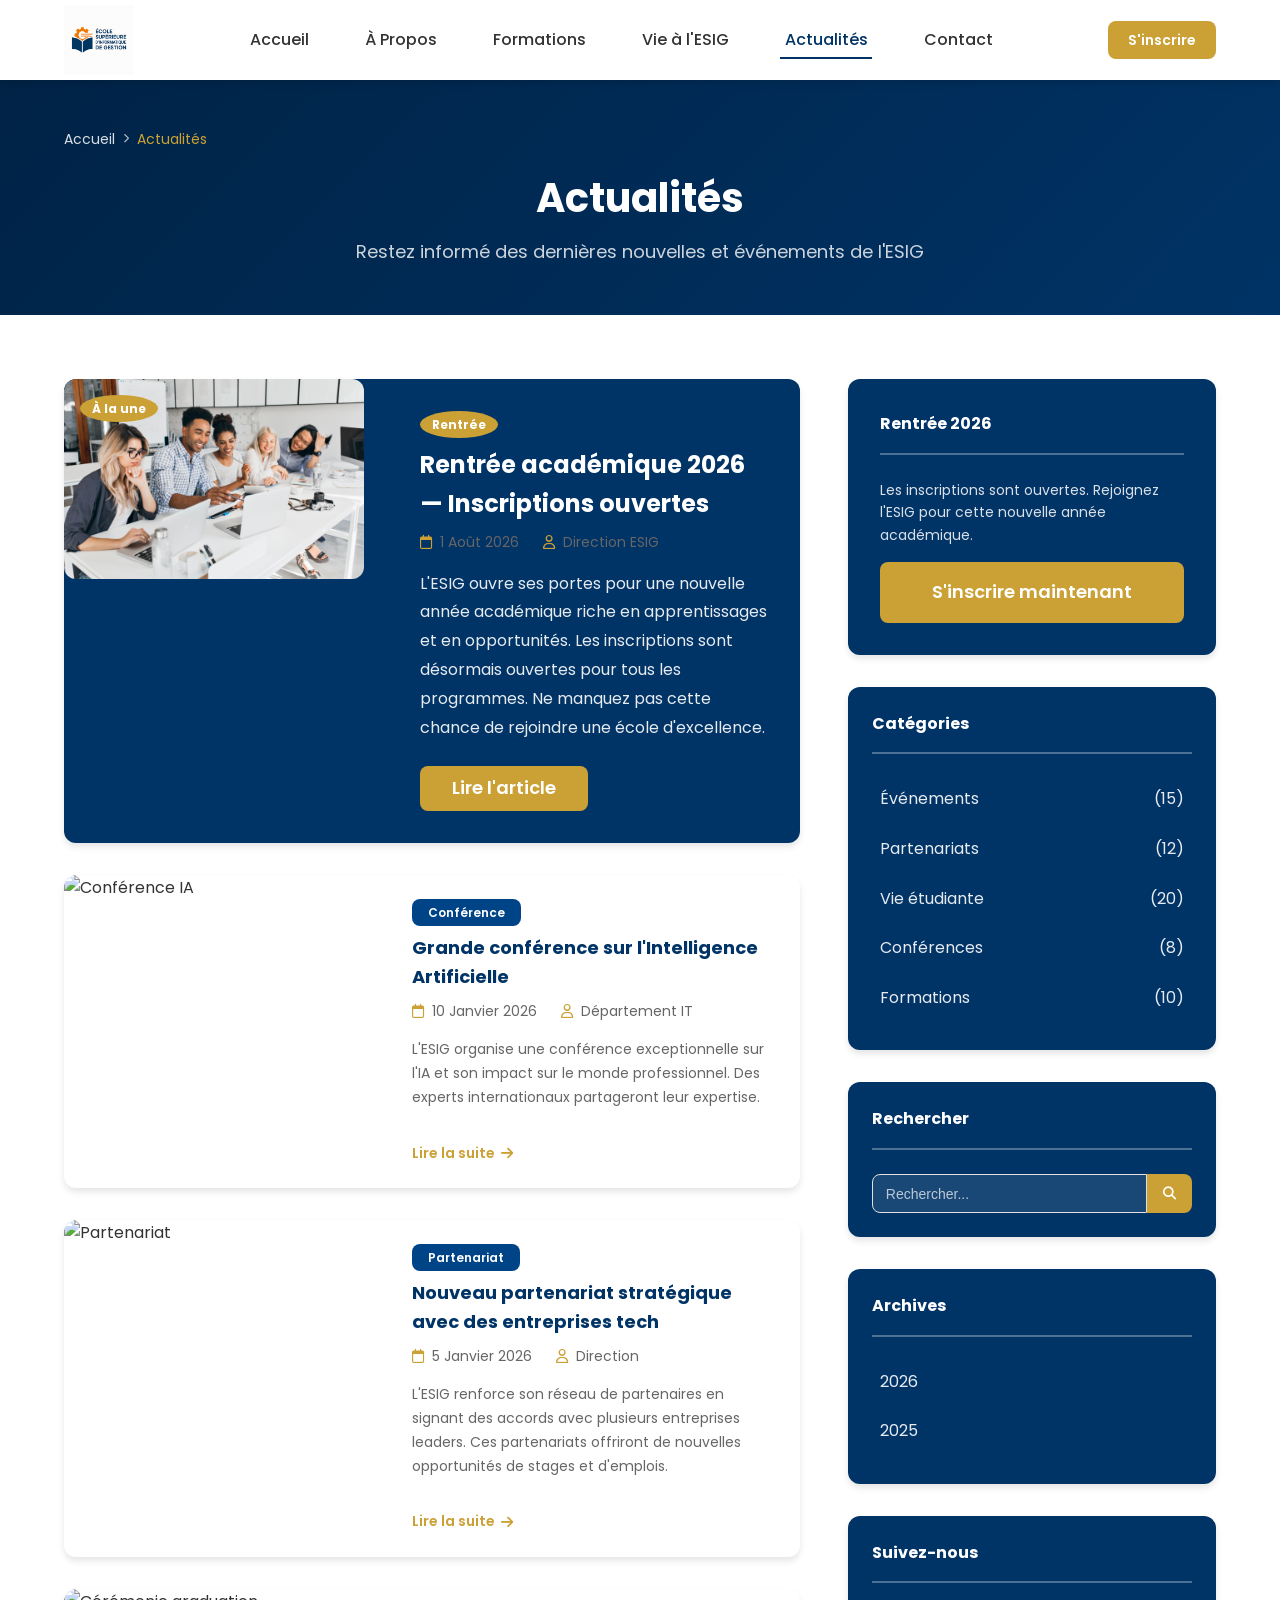
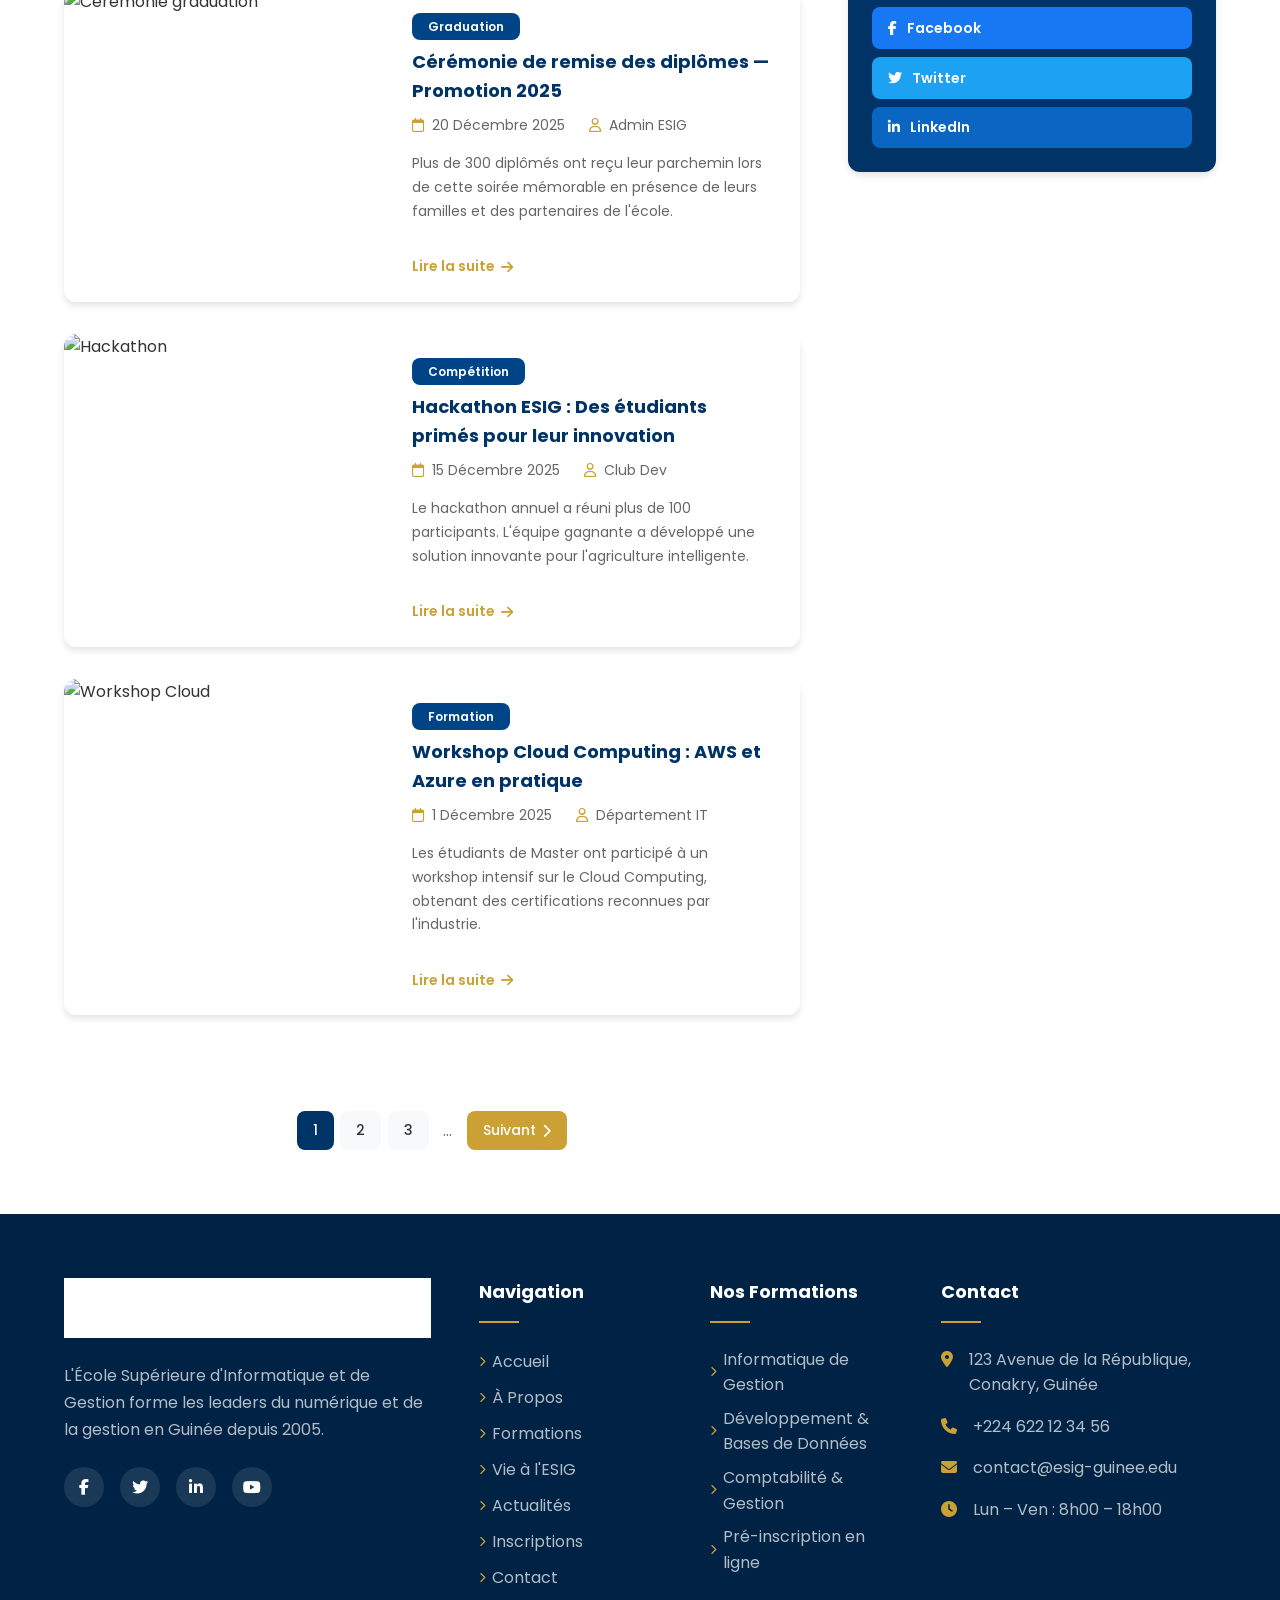
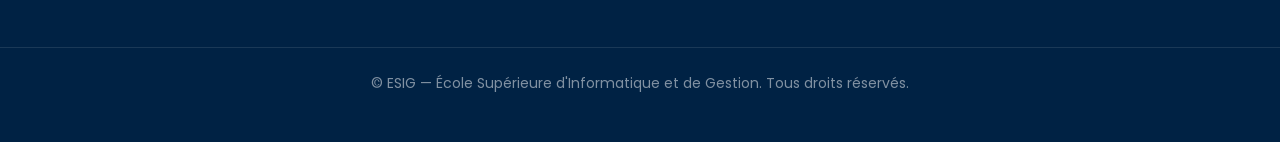
==== commit 860efda8: "Migration vers Firebase Hosting" ====
--- a/ESIG-main/actualites.html
+++ b/ESIG-main/actualites.html
@@ -15,33 +15,43 @@
     <!-- Page Header -->
     <section class="page-header">
         <div class="container">
+            <nav class="breadcrumb">
+                <a href="index.html">Accueil</a>
+                <i class="fas fa-chevron-right"></i>
+                <span>Actualités</span>
+            </nav>
             <h1 class="page-header__title">Actualités</h1>
-            <p class="page-header__text">Restez informé des dernières nouvelles et événements de l'ESIG</p>
+            <p class="page-header__subtitle">Restez informé des dernières nouvelles et événements de l'ESIG</p>
         </div>
     </section>
 
     <!-- News Section -->
-    <section class="news-section">
+    <section class="section news-section">
         <div class="container">
             <div class="news-main-grid">
-                <!-- Main News -->
+
+                <!-- Liste des articles -->
                 <div class="news-list">
-                    <!-- News Item 1 - Featured -->
+
+                    <!-- Article à la une -->
                     <article class="news-item news-item--featured">
                         <div class="news-item__image">
-                            <img src="images/universitaire.jpg" alt="Rentrée académique">
-                        </div>
-                        <div class="news-item__content">
-                            <h3 class="news-item__title">Rentrée académique 2025</h3>
-                            <div class="news-item__date">
-                                <i class="far fa-calendar"></i> 15 Septembre 2025
-                            </div>
-                            <p class="news-item__excerpt">L'ESIG ouvre ses portes pour une nouvelle année académique. Les inscriptions sont désormais ouvertes pour tous les programmes de Licence et Master. Ne manquez pas cette opportunité de rejoindre une école d'excellence.</p>
-                            <a href="#" class="news-item__btn">Lire</a>
-                        </div>
-                    </article>
-
-                    <!-- News Item 2 -->
+                            <img src="images/universitaire.jpg" alt="Rentrée académique 2026">
+                            <span class="news-item__badge">À la une</span>
+                        </div>
+                        <div class="news-item__content">
+                            <span class="news-item__category news-item__category--featured">Rentrée</span>
+                            <h3 class="news-item__title">Rentrée académique 2026 — Inscriptions ouvertes</h3>
+                            <div class="news-item__meta">
+                                <span><i class="far fa-calendar"></i> 1 Août 2026</span>
+                                <span><i class="far fa-user"></i> Direction ESIG</span>
+                            </div>
+                            <p class="news-item__excerpt">L'ESIG ouvre ses portes pour une nouvelle année académique riche en apprentissages et en opportunités. Les inscriptions sont désormais ouvertes pour tous les programmes. Ne manquez pas cette chance de rejoindre une école d'excellence.</p>
+                            <a href="#" class="btn btn--gold news-item__btn">Lire l'article</a>
+                        </div>
+                    </article>
+
+                    <!-- Article 2 -->
                     <article class="news-item">
                         <div class="news-item__image">
                             <img src="https://images.unsplash.com/photo-1540575467063-178a50c2df87?w=600" alt="Conférence IA">
@@ -49,15 +59,16 @@
                         <div class="news-item__content">
                             <span class="news-item__category">Conférence</span>
                             <h3 class="news-item__title">Grande conférence sur l'Intelligence Artificielle</h3>
-                            <p class="news-item__excerpt">L'ESIG organise une conférence exceptionnelle sur l'Intelligence Artificielle et son impact sur le monde professionnel. Des experts internationaux partageront leur expertise et vision du futur.</p>
                             <div class="news-item__meta">
                                 <span><i class="far fa-calendar"></i> 10 Janvier 2026</span>
                                 <span><i class="far fa-user"></i> Département IT</span>
                             </div>
-                        </div>
-                    </article>
-
-                    <!-- News Item 3 -->
+                            <p class="news-item__excerpt">L'ESIG organise une conférence exceptionnelle sur l'IA et son impact sur le monde professionnel. Des experts internationaux partageront leur expertise.</p>
+                            <a href="#" class="news-item__link">Lire la suite <i class="fas fa-arrow-right"></i></a>
+                        </div>
+                    </article>
+
+                    <!-- Article 3 -->
                     <article class="news-item">
                         <div class="news-item__image">
                             <img src="https://images.unsplash.com/photo-1559223607-a43c990c692c?w=600" alt="Partenariat">
@@ -65,31 +76,33 @@
                         <div class="news-item__content">
                             <span class="news-item__category">Partenariat</span>
                             <h3 class="news-item__title">Nouveau partenariat stratégique avec des entreprises tech</h3>
-                            <p class="news-item__excerpt">L'ESIG renforce son réseau de partenaires en signant des accords avec plusieurs entreprises leaders dans le secteur technologique. Ces partenariats offriront de nouvelles opportunités de stages et d'emplois pour nos étudiants.</p>
                             <div class="news-item__meta">
                                 <span><i class="far fa-calendar"></i> 5 Janvier 2026</span>
                                 <span><i class="far fa-user"></i> Direction</span>
                             </div>
-                        </div>
-                    </article>
-
-                    <!-- News Item 4 -->
+                            <p class="news-item__excerpt">L'ESIG renforce son réseau de partenaires en signant des accords avec plusieurs entreprises leaders. Ces partenariats offriront de nouvelles opportunités de stages et d'emplois.</p>
+                            <a href="#" class="news-item__link">Lire la suite <i class="fas fa-arrow-right"></i></a>
+                        </div>
+                    </article>
+
+                    <!-- Article 4 -->
                     <article class="news-item">
                         <div class="news-item__image">
                             <img src="https://images.unsplash.com/photo-1523580846011-d3a5bc25702b?w=600" alt="Cérémonie graduation">
                         </div>
                         <div class="news-item__content">
                             <span class="news-item__category">Graduation</span>
-                            <h3 class="news-item__title">Cérémonie de remise des diplômes - Promotion 2025</h3>
-                            <p class="news-item__excerpt">Retour en images sur la cérémonie de remise des diplômes de la promotion 2025. Plus de 300 diplômés ont reçu leur parchemin lors de cette soirée mémorable en présence de leurs familles.</p>
+                            <h3 class="news-item__title">Cérémonie de remise des diplômes — Promotion 2025</h3>
                             <div class="news-item__meta">
                                 <span><i class="far fa-calendar"></i> 20 Décembre 2025</span>
                                 <span><i class="far fa-user"></i> Admin ESIG</span>
                             </div>
-                        </div>
-                    </article>
-
-                    <!-- News Item 5 -->
+                            <p class="news-item__excerpt">Plus de 300 diplômés ont reçu leur parchemin lors de cette soirée mémorable en présence de leurs familles et des partenaires de l'école.</p>
+                            <a href="#" class="news-item__link">Lire la suite <i class="fas fa-arrow-right"></i></a>
+                        </div>
+                    </article>
+
+                    <!-- Article 5 -->
                     <article class="news-item">
                         <div class="news-item__image">
                             <img src="https://images.unsplash.com/photo-1531482615713-2afd69097998?w=600" alt="Hackathon">
@@ -97,70 +110,93 @@
                         <div class="news-item__content">
                             <span class="news-item__category">Compétition</span>
                             <h3 class="news-item__title">Hackathon ESIG : Des étudiants primés pour leur innovation</h3>
-                            <p class="news-item__excerpt">Le hackathon annuel de l'ESIG a réuni plus de 100 participants. L'équipe gagnante a développé une solution innovante pour l'agriculture intelligente, remportant le premier prix et un accompagnement incubateur.</p>
                             <div class="news-item__meta">
                                 <span><i class="far fa-calendar"></i> 15 Décembre 2025</span>
                                 <span><i class="far fa-user"></i> Club Dev</span>
                             </div>
-                        </div>
-                    </article>
-
-                    <!-- News Item 6 -->
-                    <article class="news-item">
-                        <div class="news-item__image">
-                            <img src="https://images.unsplash.com/photo-1515187029135-18ee286d815b?w=600" alt="Workshop">
+                            <p class="news-item__excerpt">Le hackathon annuel a réuni plus de 100 participants. L'équipe gagnante a développé une solution innovante pour l'agriculture intelligente.</p>
+                            <a href="#" class="news-item__link">Lire la suite <i class="fas fa-arrow-right"></i></a>
+                        </div>
+                    </article>
+
+                    <!-- Article 6 -->
+                    <article class="news-item">
+                        <div class="news-item__image">
+                            <img src="https://images.unsplash.com/photo-1515187029135-18ee286d815b?w=600" alt="Workshop Cloud">
                         </div>
                         <div class="news-item__content">
                             <span class="news-item__category">Formation</span>
                             <h3 class="news-item__title">Workshop Cloud Computing : AWS et Azure en pratique</h3>
-                            <p class="news-item__excerpt">Les étudiants de Master ont participé à un workshop intensif sur le Cloud Computing. Cette formation pratique leur a permis d'obtenir des certifications reconnues par l'industrie.</p>
                             <div class="news-item__meta">
                                 <span><i class="far fa-calendar"></i> 1 Décembre 2025</span>
                                 <span><i class="far fa-user"></i> Département IT</span>
                             </div>
-                        </div>
-                    </article>
+                            <p class="news-item__excerpt">Les étudiants de Master ont participé à un workshop intensif sur le Cloud Computing, obtenant des certifications reconnues par l'industrie.</p>
+                            <a href="#" class="news-item__link">Lire la suite <i class="fas fa-arrow-right"></i></a>
+                        </div>
+                    </article>
+
+                    <!-- Pagination -->
+                    <div class="pagination">
+                        <a href="#" class="pagination__btn pagination__btn--active">1</a>
+                        <a href="#" class="pagination__btn">2</a>
+                        <a href="#" class="pagination__btn">3</a>
+                        <span class="pagination__dots">…</span>
+                        <a href="#" class="pagination__btn pagination__btn--next">
+                            Suivant <i class="fas fa-chevron-right"></i>
+                        </a>
+                    </div>
                 </div>
 
                 <!-- Sidebar -->
                 <aside class="news-sidebar">
 
-                    <!-- Categories Widget -->
+                    <!-- Rentrée Box -->
+                    <div class="sidebar-widget sidebar-widget--highlight">
+                        <h4 class="sidebar-widget__title">Rentrée 2026</h4>
+                        <p>Les inscriptions sont ouvertes. Rejoignez l'ESIG pour cette nouvelle année académique.</p>
+                        <a href="inscriptions.html" class="btn btn--gold" style="width:100%; text-align:center; margin-top: 1rem;">S'inscrire maintenant</a>
+                    </div>
+
+                    <!-- Catégories -->
                     <div class="sidebar-widget">
                         <h4 class="sidebar-widget__title">Catégories</h4>
                         <ul class="categories-list">
                             <li><a href="#">Événements <span>(15)</span></a></li>
                             <li><a href="#">Partenariats <span>(12)</span></a></li>
                             <li><a href="#">Vie étudiante <span>(20)</span></a></li>
+                            <li><a href="#">Conférences <span>(8)</span></a></li>
+                            <li><a href="#">Formations <span>(10)</span></a></li>
                         </ul>
                     </div>
 
-                    <!-- Search Widget -->
+                    <!-- Recherche -->
                     <div class="sidebar-widget">
                         <h4 class="sidebar-widget__title">Rechercher</h4>
-                        <div class="form-group" style="margin-bottom: 0;">
-                            <input type="text" placeholder="Rechercher..." style="width: 100%;">
-                        </div>
-                    </div>                   
-
-                    <!-- Archives Widget -->
+                        <div class="sidebar-search">
+                            <input type="text" placeholder="Rechercher...">
+                            <button type="button"><i class="fas fa-search"></i></button>
+                        </div>
+                    </div>
+
+                    <!-- Archives -->
                     <div class="sidebar-widget">
                         <h4 class="sidebar-widget__title">Archives</h4>
-                        <ul class="categories-list">
-                            <li><a href="#">2025</a></li>
-                            <li><a href="#">2024</a></li>
+                        <ul class="categories-list" id="archives-list">
+                            <!-- Généré dynamiquement par main.js -->
                         </ul>
                     </div>
 
+                    <!-- Réseaux sociaux -->
+                    <div class="sidebar-widget">
+                        <h4 class="sidebar-widget__title">Suivez-nous</h4>
+                        <div class="sidebar-social">
+                            <a href="#" class="sidebar-social__link sidebar-social__link--fb"><i class="fab fa-facebook-f"></i> Facebook</a>
+                            <a href="#" class="sidebar-social__link sidebar-social__link--tw"><i class="fab fa-twitter"></i> Twitter</a>
+                            <a href="#" class="sidebar-social__link sidebar-social__link--li"><i class="fab fa-linkedin-in"></i> LinkedIn</a>
+                        </div>
+                    </div>
                 </aside>
-            </div>
-
-            <!-- Pagination -->
-            <div style="margin-top: 3rem; display: flex; justify-content: center; gap: 0.5rem;">
-                <a href="#" style="padding: 0.5rem 1rem; background: var(--primary-color); color: var(--white); border-radius: 4px;">1</a>
-                <a href="#" style="padding: 0.5rem 1rem; background: var(--light-bg); color: var(--text-color); border-radius: 4px;">2</a>
-                <a href="#" style="padding: 0.5rem 1rem; background: var(--light-bg); color: var(--text-color); border-radius: 4px;">3</a>
-                <a href="#" style="padding: 0.5rem 1rem; background: var(--light-bg); color: var(--text-color); border-radius: 4px;"><i class="fas fa-chevron-right"></i></a>
             </div>
         </div>
     </section>
--- a/ESIG-main/css/styles.css
+++ b/ESIG-main/css/styles.css
@@ -3621,3 +3621,912 @@
     overflow-wrap: break-word;
     hyphens: auto;
 }
+
+/* ===== AMÉLIORATIONS GÉNÉRALES — v2 ===== */
+
+/* Hero — image de fond + overlay */
+.hero {
+    background-image: url('https://images.unsplash.com/photo-1523050854058-8df90110c9f1?w=1600&q=80');
+    background-size: cover;
+    background-position: center;
+    background-attachment: fixed;
+}
+
+.hero__overlay {
+    display: block;
+    position: absolute;
+    inset: 0;
+    background: linear-gradient(135deg, rgba(0, 33, 68, 0.85) 0%, rgba(0, 51, 102, 0.75) 100%);
+}
+
+/* Hero badge */
+.hero__badge {
+    display: inline-block;
+    background: var(--secondary-color);
+    color: var(--white);
+    font-size: var(--font-size-sm);
+    font-weight: 600;
+    padding: 0.35rem 1rem;
+    border-radius: var(--border-radius-full);
+    margin-bottom: var(--spacing-md);
+    letter-spacing: 0.05em;
+    text-transform: uppercase;
+    animation: fadeInUp 0.6s ease;
+}
+
+/* Bouton outline blanc pour hero */
+.btn--outline-white {
+    display: inline-flex;
+    align-items: center;
+    gap: 0.5rem;
+    padding: 0.85rem 2rem;
+    border: 2px solid rgba(255,255,255,0.8);
+    color: var(--white);
+    background: transparent;
+    border-radius: var(--border-radius);
+    font-weight: 600;
+    font-size: var(--font-size-base);
+    transition: var(--transition);
+    cursor: pointer;
+}
+.btn--outline-white:hover {
+    background: rgba(255,255,255,0.15);
+    border-color: var(--white);
+}
+
+/* Bouton outline sombre (sur fond clair) */
+.btn--outline-dark {
+    display: inline-flex;
+    align-items: center;
+    gap: 0.5rem;
+    padding: 0.85rem 2rem;
+    border: 2px solid var(--primary-color);
+    color: var(--primary-color);
+    background: transparent;
+    border-radius: var(--border-radius);
+    font-weight: 600;
+    transition: var(--transition);
+    cursor: pointer;
+}
+.btn--outline-dark:hover {
+    background: var(--primary-color);
+    color: var(--white);
+}
+
+/* Hero scroll indicator */
+.hero__scroll-indicator {
+    position: absolute;
+    bottom: 2rem;
+    left: 50%;
+    transform: translateX(-50%);
+    display: flex;
+    flex-direction: column;
+    align-items: center;
+}
+.hero__scroll-indicator span {
+    display: block;
+    width: 24px;
+    height: 38px;
+    border: 2px solid rgba(255,255,255,0.6);
+    border-radius: 12px;
+    position: relative;
+}
+.hero__scroll-indicator span::after {
+    content: '';
+    position: absolute;
+    top: 6px;
+    left: 50%;
+    transform: translateX(-50%);
+    width: 4px;
+    height: 8px;
+    background: var(--white);
+    border-radius: 2px;
+    animation: scrollBounce 1.5s infinite;
+}
+@keyframes scrollBounce {
+    0%, 100% { top: 6px; opacity: 1; }
+    50% { top: 16px; opacity: 0.4; }
+}
+
+/* ===== STATS SECTION ===== */
+.stats-section {
+    background: var(--primary-color);
+    padding: var(--spacing-2xl) 0;
+}
+
+.stats-grid {
+    display: grid;
+    grid-template-columns: repeat(4, 1fr);
+    gap: var(--spacing-xl);
+}
+
+.stat-card {
+    text-align: center;
+    color: var(--white);
+    padding: var(--spacing-lg);
+}
+
+.stat-card__icon {
+    font-size: 2rem;
+    color: var(--secondary-color);
+    margin-bottom: var(--spacing-sm);
+}
+
+.stat-card__number {
+    font-size: var(--font-size-4xl);
+    font-weight: 700;
+    color: var(--white);
+    line-height: 1.1;
+    margin-bottom: var(--spacing-xs);
+}
+
+.stat-card__label {
+    font-size: var(--font-size-sm);
+    color: rgba(255,255,255,0.75);
+    text-transform: uppercase;
+    letter-spacing: 0.05em;
+}
+
+/* ===== SECTION TAG ===== */
+.section__tag {
+    display: inline-block;
+    font-size: var(--font-size-sm);
+    font-weight: 600;
+    color: var(--secondary-color);
+    text-transform: uppercase;
+    letter-spacing: 0.1em;
+    margin-bottom: var(--spacing-sm);
+}
+.section__tag--light {
+    color: rgba(255,255,255,0.8);
+}
+.section__tag--gold {
+    color: var(--secondary-color);
+}
+
+/* ===== FORMATIONS GOLD — améliorations ===== */
+.formation-gold-card {
+    display: flex;
+    flex-direction: column;
+    gap: var(--spacing-sm);
+    text-decoration: none;
+    color: inherit;
+    transition: var(--transition);
+}
+.formation-gold-card__icon {
+    font-size: 2rem;
+    color: var(--secondary-color);
+    margin-bottom: var(--spacing-xs);
+}
+.formation-gold-card p {
+    font-size: var(--font-size-sm);
+    opacity: 0.85;
+    margin: 0;
+    line-height: 1.5;
+}
+.formations-gold__cta {
+    text-align: center;
+    margin-top: var(--spacing-2xl);
+}
+
+/* ===== ACTUALITÉS BOX — améliorations ===== */
+.actualites-box__more {
+    display: inline-flex;
+    align-items: center;
+    gap: 0.4rem;
+    margin-top: var(--spacing-md);
+    color: var(--secondary-color);
+    font-weight: 600;
+    font-size: var(--font-size-sm);
+    text-decoration: none;
+    transition: var(--transition);
+}
+.actualites-box__more:hover {
+    gap: 0.7rem;
+}
+
+/* ===== HEADER — bouton CTA + actions ===== */
+.nav__actions {
+    display: flex;
+    align-items: center;
+    gap: var(--spacing-md);
+}
+
+.nav__cta {
+    padding: 0.5rem 1.25rem;
+    font-size: var(--font-size-sm);
+    white-space: nowrap;
+}
+
+/* ===== FOOTER — liens avec icône chevron ===== */
+.footer__links a {
+    display: inline-flex;
+    align-items: center;
+    gap: 0.4rem;
+}
+.footer__links a i {
+    font-size: 0.65rem;
+    color: var(--secondary-color);
+    transition: var(--transition);
+}
+.footer__links a:hover i {
+    transform: translateX(3px);
+}
+
+/* Colonne footer */
+.footer__col {
+    display: flex;
+    flex-direction: column;
+}
+
+/* ===== PAGE HEADER — amélioration ===== */
+.page-header {
+    background: linear-gradient(135deg, var(--primary-dark) 0%, var(--primary-color) 100%);
+    padding: calc(var(--header-height) + 3rem) 0 3rem;
+    text-align: center;
+    position: relative;
+    overflow: hidden;
+}
+.page-header::before {
+    content: '';
+    position: absolute;
+    inset: 0;
+    background: url('https://images.unsplash.com/photo-1523050854058-8df90110c9f1?w=1200&q=60') center/cover no-repeat;
+    opacity: 0.08;
+}
+.page-header .container {
+    position: relative;
+    z-index: 1;
+}
+.page-header__title {
+    color: var(--white);
+    font-size: var(--font-size-4xl);
+    font-weight: 700;
+    margin: 0;
+}
+
+/* ===== RESPONSIVE — Stats ===== */
+@media screen and (max-width: 768px) {
+    .stats-grid {
+        grid-template-columns: repeat(2, 1fr);
+        gap: var(--spacing-md);
+    }
+    .stat-card__number {
+        font-size: var(--font-size-3xl);
+    }
+    .nav__cta {
+        display: none;
+    }
+    .hero {
+        background-attachment: scroll;
+    }
+}
+
+@media screen and (max-width: 480px) {
+    .stats-grid {
+        grid-template-columns: repeat(2, 1fr);
+    }
+    .stat-card {
+        padding: var(--spacing-md);
+    }
+}
+
+/* ===== BREADCRUMB ===== */
+.breadcrumb {
+    display: flex;
+    align-items: center;
+    gap: 0.5rem;
+    margin-bottom: var(--spacing-md);
+    font-size: var(--font-size-sm);
+    color: rgba(255,255,255,0.7);
+}
+.breadcrumb a { color: rgba(255,255,255,0.85); }
+.breadcrumb a:hover { color: var(--secondary-color); }
+.breadcrumb i { font-size: 0.6rem; }
+.breadcrumb span { color: var(--secondary-color); }
+
+/* Page header subtitle */
+.page-header__subtitle {
+    color: rgba(255,255,255,0.8);
+    font-size: var(--font-size-lg);
+    margin-top: var(--spacing-sm);
+}
+
+/* ===== CTA SECTION ===== */
+.cta-section {
+    background: linear-gradient(135deg, var(--primary-dark), var(--primary-color));
+    padding: var(--spacing-3xl) 0;
+}
+.cta-block {
+    text-align: center;
+    color: var(--white);
+}
+.cta-block__title {
+    font-size: var(--font-size-3xl);
+    font-weight: 700;
+    margin-bottom: var(--spacing-md);
+}
+.cta-block__text {
+    font-size: var(--font-size-lg);
+    opacity: 0.85;
+    margin-bottom: var(--spacing-2xl);
+}
+.cta-block__buttons {
+    display: flex;
+    gap: var(--spacing-lg);
+    justify-content: center;
+    flex-wrap: wrap;
+}
+
+/* ===== DIRECTOR SECTION (À Propos) ===== */
+.director-section { background: var(--light-bg); }
+.director-grid {
+    display: grid;
+    grid-template-columns: 1fr 1.5fr;
+    gap: var(--spacing-3xl);
+    align-items: center;
+}
+.director-image-wrap {
+    position: relative;
+}
+.director-image {
+    width: 100%;
+    border-radius: var(--border-radius-lg);
+    box-shadow: var(--shadow-lg);
+    aspect-ratio: 3/4;
+    object-fit: cover;
+}
+.director-badge {
+    position: absolute;
+    bottom: -1.5rem;
+    left: 50%;
+    transform: translateX(-50%);
+    background: var(--secondary-color);
+    color: var(--white);
+    padding: var(--spacing-md) var(--spacing-xl);
+    border-radius: var(--border-radius);
+    text-align: center;
+    white-space: nowrap;
+    box-shadow: var(--shadow-md);
+}
+.director-badge__name { display: block; font-weight: 700; font-size: var(--font-size-base); }
+.director-badge__role { display: block; font-size: var(--font-size-sm); opacity: 0.9; }
+.director-content__title {
+    font-size: var(--font-size-3xl);
+    font-weight: 700;
+    color: var(--primary-color);
+    margin-bottom: var(--spacing-lg);
+    line-height: 1.2;
+}
+.director-content p { margin-bottom: var(--spacing-md); color: var(--text-light); line-height: 1.8; }
+.director-signature {
+    margin-top: var(--spacing-xl);
+    padding-top: var(--spacing-lg);
+    border-top: 2px solid var(--secondary-color);
+    display: inline-block;
+}
+.director-signature span { display: block; font-weight: 700; color: var(--primary-color); font-size: var(--font-size-lg); }
+.director-signature em { color: var(--text-light); font-size: var(--font-size-sm); }
+
+/* ===== MVV CARDS (Mission Vision Valeurs) ===== */
+.mvv-grid {
+    display: grid;
+    grid-template-columns: repeat(3, 1fr);
+    gap: var(--spacing-xl);
+}
+.mvv-card {
+    padding: var(--spacing-2xl);
+    border-radius: var(--border-radius-lg);
+    text-align: center;
+    transition: var(--transition);
+}
+.mvv-card:hover { transform: translateY(-5px); box-shadow: var(--shadow-lg); }
+.mvv-card--mission { background: var(--primary-color); color: var(--white); }
+.mvv-card--vision { background: var(--secondary-color); color: var(--white); }
+.mvv-card--valeurs { background: var(--primary-dark); color: var(--white); }
+.mvv-card__icon { font-size: 2.5rem; margin-bottom: var(--spacing-lg); opacity: 0.9; }
+.mvv-card__title { font-size: var(--font-size-xl); font-weight: 700; margin-bottom: var(--spacing-md); }
+.mvv-card__text { opacity: 0.9; line-height: 1.7; }
+
+/* ===== TIMELINE (Historique) ===== */
+.historique-grid {
+    display: grid;
+    grid-template-columns: 1.2fr 1fr;
+    gap: var(--spacing-3xl);
+    align-items: start;
+}
+.historique-timeline {
+    display: flex;
+    flex-direction: column;
+    gap: 0;
+    position: relative;
+    padding-left: var(--spacing-xl);
+}
+.historique-timeline::before {
+    content: '';
+    position: absolute;
+    left: 0;
+    top: 0;
+    bottom: 0;
+    width: 2px;
+    background: var(--secondary-color);
+}
+.timeline-item {
+    position: relative;
+    padding: var(--spacing-md) 0 var(--spacing-md) var(--spacing-lg);
+    border-left: none;
+}
+.timeline-item::before {
+    content: '';
+    position: absolute;
+    left: calc(-1 * var(--spacing-xl) - 5px);
+    top: 50%;
+    transform: translateY(-50%);
+    width: 12px;
+    height: 12px;
+    background: var(--secondary-color);
+    border-radius: 50%;
+    border: 2px solid var(--white);
+    box-shadow: 0 0 0 2px var(--secondary-color);
+}
+.timeline-item__year {
+    font-weight: 700;
+    color: var(--secondary-color);
+    font-size: var(--font-size-lg);
+    margin-bottom: 0.25rem;
+}
+.timeline-item__text { color: var(--text-light); font-size: var(--font-size-sm); }
+
+/* ===== FORMATIONS PAGE ===== */
+.filieres-grid {
+    display: grid;
+    grid-template-columns: repeat(3, 1fr);
+    gap: var(--spacing-xl);
+    margin-top: var(--spacing-2xl);
+}
+.filiere-card {
+    background: var(--white);
+    border: 2px solid var(--border-color);
+    border-radius: var(--border-radius-lg);
+    padding: var(--spacing-2xl);
+    text-align: center;
+    cursor: pointer;
+    transition: var(--transition);
+}
+.filiere-card:hover {
+    border-color: var(--secondary-color);
+    transform: translateY(-4px);
+    box-shadow: var(--shadow-lg);
+}
+.filiere-card__icon {
+    width: 70px; height: 70px;
+    background: linear-gradient(135deg, var(--primary-color), var(--primary-light));
+    border-radius: var(--border-radius-full);
+    display: flex; align-items: center; justify-content: center;
+    font-size: 1.8rem; color: var(--white);
+    margin: 0 auto var(--spacing-lg);
+}
+.filiere-card__title { font-size: var(--font-size-xl); font-weight: 700; color: var(--primary-color); margin-bottom: var(--spacing-md); }
+.filiere-card__text { color: var(--text-light); line-height: 1.6; margin-bottom: var(--spacing-lg); }
+.filiere-card__link { color: var(--secondary-color); font-weight: 600; font-size: var(--font-size-sm); }
+
+/* Programme Tabs */
+.programme-tabs {
+    display: flex;
+    gap: 0;
+    border-bottom: 2px solid var(--border-color);
+    margin-bottom: var(--spacing-2xl);
+    flex-wrap: wrap;
+}
+.programme-tab {
+    padding: 1rem 1.5rem;
+    background: none;
+    border: none;
+    border-bottom: 3px solid transparent;
+    margin-bottom: -2px;
+    cursor: pointer;
+    font-family: inherit;
+    font-weight: 600;
+    color: var(--text-light);
+    display: flex;
+    align-items: center;
+    gap: 0.5rem;
+    transition: var(--transition);
+    white-space: nowrap;
+}
+.programme-tab:hover { color: var(--primary-color); }
+.programme-tab.active { color: var(--primary-color); border-bottom-color: var(--secondary-color); }
+
+.programme-content { display: none; }
+.programme-content.active { display: block; }
+
+.programme-header { margin-bottom: var(--spacing-2xl); }
+.programme-header__info h3 { font-size: var(--font-size-2xl); font-weight: 700; color: var(--primary-color); margin-bottom: var(--spacing-sm); }
+.programme-header__info p { color: var(--text-light); margin-bottom: var(--spacing-lg); }
+.programme-badges { display: flex; gap: var(--spacing-md); flex-wrap: wrap; }
+
+.badge {
+    display: inline-flex;
+    align-items: center;
+    gap: 0.4rem;
+    padding: 0.4rem 0.9rem;
+    border-radius: var(--border-radius-full);
+    font-size: var(--font-size-sm);
+    font-weight: 600;
+}
+.badge--blue { background: rgba(0, 51, 102, 0.1); color: var(--primary-color); }
+.badge--gold { background: rgba(203, 161, 53, 0.15); color: var(--secondary-dark); }
+.badge--green { background: rgba(39, 174, 96, 0.12); color: #1a7a44; }
+
+.semestres-grid {
+    display: grid;
+    grid-template-columns: repeat(3, 1fr);
+    gap: var(--spacing-lg);
+}
+.semestre-block {
+    background: var(--light-bg);
+    border-radius: var(--border-radius-lg);
+    padding: var(--spacing-xl);
+    border-top: 3px solid var(--secondary-color);
+}
+.semestre-block__title {
+    font-size: var(--font-size-base);
+    font-weight: 700;
+    margin-bottom: var(--spacing-md);
+    display: flex;
+    align-items: center;
+    gap: 0.5rem;
+}
+.semestre-block__title span {
+    background: var(--primary-color);
+    color: var(--white);
+    padding: 0.25rem 0.75rem;
+    border-radius: var(--border-radius);
+    font-size: var(--font-size-sm);
+}
+.semestre-block__list { list-style: none; }
+.semestre-block__list li {
+    display: flex;
+    align-items: flex-start;
+    gap: 0.5rem;
+    padding: 0.4rem 0;
+    font-size: var(--font-size-sm);
+    color: var(--text-color);
+    border-bottom: 1px solid var(--border-color);
+}
+.semestre-block__list li:last-child { border-bottom: none; }
+.semestre-block__list li i { color: var(--secondary-color); margin-top: 3px; flex-shrink: 0; }
+
+/* Admission section */
+.admission-section { background: var(--light-bg); }
+.admission-grid {
+    display: grid;
+    grid-template-columns: 1.3fr 1fr;
+    gap: var(--spacing-3xl);
+    align-items: start;
+}
+.admission-info__title { font-size: var(--font-size-2xl); font-weight: 700; color: var(--primary-color); margin: var(--spacing-md) 0 var(--spacing-lg); }
+.admission-info p { color: var(--text-light); line-height: 1.7; margin-bottom: var(--spacing-lg); }
+.admission-steps { margin-bottom: var(--spacing-2xl); }
+.admission-step {
+    display: flex;
+    align-items: flex-start;
+    gap: var(--spacing-md);
+    margin-bottom: var(--spacing-lg);
+}
+.admission-step__num {
+    width: 36px; height: 36px;
+    background: var(--secondary-color);
+    color: var(--white);
+    border-radius: var(--border-radius-full);
+    display: flex; align-items: center; justify-content: center;
+    font-weight: 700; font-size: var(--font-size-sm);
+    flex-shrink: 0;
+}
+.admission-step h4 { font-size: var(--font-size-base); font-weight: 600; color: var(--primary-color); margin-bottom: 0.25rem; }
+.admission-step p { font-size: var(--font-size-sm); color: var(--text-light); margin: 0; }
+.admission-conditions-box {
+    background: var(--white);
+    border-radius: var(--border-radius-lg);
+    padding: var(--spacing-2xl);
+    box-shadow: var(--shadow);
+}
+.admission-conditions-box h3 { font-size: var(--font-size-xl); font-weight: 700; color: var(--primary-color); margin-bottom: var(--spacing-lg); }
+.conditions-list { list-style: none; margin-bottom: var(--spacing-xl); }
+.conditions-list li {
+    display: flex; align-items: center; gap: 0.5rem;
+    padding: 0.5rem 0;
+    border-bottom: 1px solid var(--border-color);
+    font-size: var(--font-size-sm);
+}
+.conditions-list li:last-child { border-bottom: none; }
+.conditions-list li i { color: var(--secondary-color); }
+.admission-frais { background: var(--light-bg); border-radius: var(--border-radius); padding: var(--spacing-lg); }
+.admission-frais h4 { font-size: var(--font-size-base); font-weight: 700; color: var(--primary-color); margin-bottom: var(--spacing-md); }
+.frais-row {
+    display: flex; justify-content: space-between; align-items: center;
+    padding: 0.5rem 0;
+    border-bottom: 1px solid var(--border-color);
+    font-size: var(--font-size-sm);
+}
+.frais-row strong { color: var(--primary-color); font-weight: 700; }
+
+/* ===== INSCRIPTIONS PAGE ===== */
+.frais-cards {
+    display: grid;
+    grid-template-columns: repeat(3, 1fr);
+    gap: var(--spacing-xl);
+    margin-bottom: var(--spacing-lg);
+}
+.frais-card {
+    background: var(--white);
+    border: 2px solid var(--border-color);
+    border-radius: var(--border-radius-lg);
+    padding: var(--spacing-2xl);
+    text-align: center;
+    position: relative;
+    transition: var(--transition);
+}
+.frais-card:hover { transform: translateY(-4px); box-shadow: var(--shadow-lg); }
+.frais-card--featured {
+    border-color: var(--secondary-color);
+    background: var(--primary-color);
+    color: var(--white);
+    transform: scale(1.04);
+}
+.frais-card--featured:hover { transform: scale(1.04) translateY(-4px); }
+.frais-card__badge {
+    position: absolute;
+    top: -14px; left: 50%;
+    transform: translateX(-50%);
+    background: var(--secondary-color);
+    color: var(--white);
+    padding: 0.25rem 1rem;
+    border-radius: var(--border-radius-full);
+    font-size: var(--font-size-xs);
+    font-weight: 700;
+    white-space: nowrap;
+}
+.frais-card__icon { font-size: 2rem; color: var(--secondary-color); margin-bottom: var(--spacing-md); }
+.frais-card--featured .frais-card__icon { color: rgba(255,255,255,0.8); }
+.frais-card__title { font-size: var(--font-size-lg); font-weight: 700; margin-bottom: var(--spacing-md); }
+.frais-card__amount { font-size: 1.8rem; font-weight: 800; color: var(--primary-color); line-height: 1; margin-bottom: var(--spacing-sm); }
+.frais-card__amount span { font-size: var(--font-size-sm); font-weight: 400; }
+.frais-card--featured .frais-card__amount { color: var(--secondary-color); }
+.frais-card__desc { font-size: var(--font-size-sm); color: var(--text-light); }
+.frais-card--featured .frais-card__desc { color: rgba(255,255,255,0.75); }
+.frais-note { text-align: center; font-size: var(--font-size-sm); color: var(--text-light); }
+.frais-note i { color: var(--secondary-color); margin-right: 0.4rem; }
+
+.conditions-grid {
+    display: grid;
+    grid-template-columns: 1.3fr 1fr;
+    gap: var(--spacing-3xl);
+    align-items: start;
+}
+.conditions-content__title { font-size: var(--font-size-2xl); font-weight: 700; color: var(--primary-color); margin: var(--spacing-md) 0 var(--spacing-lg); }
+.conditions-content p { color: var(--text-light); line-height: 1.7; margin-bottom: var(--spacing-lg); }
+.conditions-note-box {
+    background: var(--primary-color);
+    color: var(--white);
+    border-radius: var(--border-radius-lg);
+    padding: var(--spacing-2xl);
+}
+.conditions-note-box h3 { font-size: var(--font-size-xl); font-weight: 700; margin-bottom: var(--spacing-xl); display: flex; align-items: center; gap: 0.5rem; }
+.conditions-note-box h3 i { color: var(--secondary-color); }
+.calendrier-item {
+    display: flex;
+    flex-direction: column;
+    padding: var(--spacing-md) 0;
+    border-bottom: 1px solid rgba(255,255,255,0.1);
+}
+.calendrier-item:last-child { border-bottom: none; }
+.calendrier-item__date { font-weight: 700; color: var(--secondary-color); font-size: var(--font-size-sm); }
+.calendrier-item__event { color: rgba(255,255,255,0.85); font-size: var(--font-size-sm); }
+
+.form-intro { color: var(--text-light); margin-bottom: var(--spacing-xl); }
+.form-group--checkbox {
+    display: flex !important;
+    align-items: flex-start;
+    gap: 0.5rem;
+    flex-direction: row !important;
+}
+.form-group--checkbox input { width: auto !important; margin-top: 3px; flex-shrink: 0; }
+.form-group--checkbox label { font-weight: 400; font-size: var(--font-size-sm); color: var(--text-light); }
+.btn--full { width: 100%; justify-content: center; }
+
+/* ===== CONTACT PAGE ===== */
+.contact-quick-info {
+    background: var(--primary-color);
+    padding: var(--spacing-2xl) 0;
+}
+.contact-quick-grid {
+    display: grid;
+    grid-template-columns: repeat(4, 1fr);
+    gap: var(--spacing-xl);
+}
+.contact-quick-card {
+    display: flex;
+    align-items: flex-start;
+    gap: var(--spacing-md);
+    color: var(--white);
+}
+.contact-quick-card__icon {
+    width: 48px; height: 48px;
+    background: rgba(255,255,255,0.1);
+    border-radius: var(--border-radius-full);
+    display: flex; align-items: center; justify-content: center;
+    font-size: 1.2rem;
+    color: var(--secondary-color);
+    flex-shrink: 0;
+}
+.contact-quick-card__content h4 { font-size: var(--font-size-sm); font-weight: 700; margin-bottom: 0.25rem; }
+.contact-quick-card__content p { font-size: var(--font-size-sm); color: rgba(255,255,255,0.8); }
+
+.contact-grid {
+    display: grid;
+    grid-template-columns: 1fr 1.2fr;
+    gap: var(--spacing-3xl);
+    align-items: start;
+}
+.contact-info h2 { font-size: var(--font-size-2xl); font-weight: 700; color: var(--primary-color); margin: var(--spacing-md) 0 var(--spacing-md); }
+.contact-info > p { color: var(--text-light); margin-bottom: var(--spacing-xl); }
+.contact-info-list { display: flex; flex-direction: column; gap: var(--spacing-lg); margin-bottom: var(--spacing-xl); }
+.contact-info-item__text a { color: var(--text-light); }
+.contact-info-item__text a:hover { color: var(--primary-color); }
+.contact-social h4 { font-size: var(--font-size-base); font-weight: 700; color: var(--primary-color); margin-bottom: var(--spacing-md); }
+.contact-social__links { display: flex; gap: var(--spacing-md); margin-bottom: var(--spacing-xl); }
+.contact-map { margin-top: var(--spacing-lg); }
+.contact-map__link {
+    display: inline-flex;
+    align-items: center;
+    gap: 0.4rem;
+    margin-top: var(--spacing-sm);
+    font-size: var(--font-size-sm);
+    color: var(--primary-color);
+    font-weight: 600;
+}
+.contact-map__link:hover { color: var(--secondary-color); }
+.contact-form-container h2 { font-size: var(--font-size-2xl); font-weight: 700; color: var(--primary-color); margin: var(--spacing-md) 0 var(--spacing-md); }
+.contact-form-container > p { color: var(--text-light); margin-bottom: var(--spacing-xl); }
+
+/* ===== ACTUALITÉS PAGE ===== */
+.news-item__badge {
+    position: absolute;
+    top: var(--spacing-md);
+    left: var(--spacing-md);
+    background: var(--secondary-color);
+    color: var(--white);
+    padding: 0.25rem 0.75rem;
+    border-radius: var(--border-radius-full);
+    font-size: var(--font-size-xs);
+    font-weight: 700;
+}
+.news-item__image { position: relative; overflow: hidden; border-radius: var(--border-radius-lg); }
+.news-item__meta { display: flex; gap: var(--spacing-lg); font-size: var(--font-size-sm); color: var(--text-light); margin-bottom: var(--spacing-md); flex-wrap: wrap; }
+.news-item__meta i { color: var(--secondary-color); }
+.news-item__link {
+    display: inline-flex; align-items: center; gap: 0.4rem;
+    color: var(--secondary-color); font-weight: 600; font-size: var(--font-size-sm);
+    transition: var(--transition);
+    margin-top: var(--spacing-md);
+}
+.news-item__link:hover { gap: 0.7rem; }
+.news-item__category--featured { background: var(--secondary-color); color: var(--white); padding: 0.25rem 0.75rem; border-radius: var(--border-radius-full); font-size: var(--font-size-xs); font-weight: 700; }
+.sidebar-widget--highlight { background: var(--primary-color); color: var(--white); border-radius: var(--border-radius-lg); padding: var(--spacing-xl); }
+.sidebar-widget--highlight .sidebar-widget__title { color: var(--white); }
+.sidebar-widget--highlight .sidebar-widget__title::after { background: var(--secondary-color); }
+.sidebar-widget--highlight p { color: rgba(255,255,255,0.85); font-size: var(--font-size-sm); }
+.sidebar-search { display: flex; gap: 0; }
+.sidebar-search input { flex: 1; border-radius: var(--border-radius) 0 0 var(--border-radius); border: 1px solid var(--border-color); padding: 0.6rem 0.8rem; font-size: var(--font-size-sm); outline: none; }
+.sidebar-search button { background: var(--secondary-color); color: var(--white); border: none; padding: 0.6rem 1rem; border-radius: 0 var(--border-radius) var(--border-radius) 0; cursor: pointer; }
+.sidebar-social { display: flex; flex-direction: column; gap: 0.5rem; }
+.sidebar-social__link {
+    display: flex; align-items: center; gap: 0.6rem;
+    padding: 0.6rem 1rem; border-radius: var(--border-radius);
+    font-size: var(--font-size-sm); font-weight: 600;
+    color: var(--white); transition: var(--transition);
+}
+.sidebar-social__link--fb { background: #1877F2; }
+.sidebar-social__link--tw { background: #1DA1F2; }
+.sidebar-social__link--li { background: #0A66C2; }
+.sidebar-social__link:hover { opacity: 0.9; transform: translateX(3px); }
+
+/* Pagination */
+.pagination { display: flex; align-items: center; justify-content: center; gap: 0.4rem; margin-top: var(--spacing-3xl); }
+.pagination__btn {
+    display: inline-flex; align-items: center; gap: 0.4rem;
+    padding: 0.5rem 1rem; border-radius: var(--border-radius);
+    background: var(--light-bg); color: var(--text-color);
+    font-size: var(--font-size-sm); font-weight: 500; transition: var(--transition);
+}
+.pagination__btn:hover { background: var(--primary-color); color: var(--white); }
+.pagination__btn--active { background: var(--primary-color); color: var(--white); }
+.pagination__btn--next { background: var(--secondary-color); color: var(--white); }
+.pagination__dots { color: var(--text-light); padding: 0 0.5rem; }
+
+/* ===== VIE ESIG PAGE ===== */
+.clubs-grid {
+    display: grid;
+    grid-template-columns: repeat(3, 1fr);
+    gap: var(--spacing-xl);
+}
+.club-card {
+    background: var(--white);
+    border-radius: var(--border-radius-lg);
+    padding: var(--spacing-2xl);
+    border: 1px solid var(--border-color);
+    transition: var(--transition);
+}
+.club-card:hover { transform: translateY(-5px); box-shadow: var(--shadow-lg); border-color: var(--secondary-color); }
+.club-card__icon {
+    width: 60px; height: 60px;
+    background: linear-gradient(135deg, var(--primary-color), var(--primary-light));
+    border-radius: var(--border-radius-lg);
+    display: flex; align-items: center; justify-content: center;
+    font-size: 1.5rem; color: var(--white);
+    margin-bottom: var(--spacing-lg);
+}
+.club-card__title { font-size: var(--font-size-xl); font-weight: 700; color: var(--primary-color); margin-bottom: var(--spacing-md); }
+.club-card__text { color: var(--text-light); line-height: 1.7; margin-bottom: var(--spacing-lg); font-size: var(--font-size-sm); }
+.club-card__tags { display: flex; gap: 0.4rem; flex-wrap: wrap; }
+.club-card__tags span {
+    background: var(--light-bg);
+    color: var(--text-light);
+    padding: 0.2rem 0.6rem;
+    border-radius: var(--border-radius-full);
+    font-size: var(--font-size-xs);
+    font-weight: 600;
+}
+
+/* Carousel captions */
+.events-carousel__slide { position: relative; border-radius: var(--border-radius-lg); overflow: hidden; }
+.events-carousel__caption {
+    position: absolute;
+    bottom: 0; left: 0; right: 0;
+    background: linear-gradient(transparent, rgba(0,0,0,0.7));
+    color: var(--white);
+    padding: var(--spacing-md);
+    font-size: var(--font-size-sm);
+    font-weight: 600;
+}
+
+/* Testimonial stars */
+.testimonial-card__stars { color: var(--secondary-color); margin-bottom: var(--spacing-md); }
+
+/* ===== RESPONSIVE — Nouvelles pages ===== */
+@media screen and (max-width: 1024px) {
+    .semestres-grid { grid-template-columns: repeat(2, 1fr); }
+    .filieres-grid { grid-template-columns: repeat(3, 1fr); }
+    .mvv-grid { grid-template-columns: repeat(3, 1fr); }
+    .clubs-grid { grid-template-columns: repeat(2, 1fr); }
+    .contact-quick-grid { grid-template-columns: repeat(2, 1fr); }
+    .frais-cards { grid-template-columns: repeat(3, 1fr); }
+}
+
+@media screen and (max-width: 768px) {
+    .director-grid { grid-template-columns: 1fr; }
+    .director-badge { position: static; transform: none; margin-top: var(--spacing-md); display: inline-flex; flex-direction: column; }
+    .mvv-grid { grid-template-columns: 1fr; }
+    .historique-grid { grid-template-columns: 1fr; }
+    .filieres-grid { grid-template-columns: 1fr; }
+    .semestres-grid { grid-template-columns: repeat(2, 1fr); }
+    .admission-grid { grid-template-columns: 1fr; }
+    .frais-cards { grid-template-columns: 1fr; }
+    .frais-card--featured { transform: none; }
+    .frais-card--featured:hover { transform: translateY(-4px); }
+    .conditions-grid { grid-template-columns: 1fr; }
+    .contact-quick-grid { grid-template-columns: repeat(2, 1fr); }
+    .contact-grid { grid-template-columns: 1fr; }
+    .clubs-grid { grid-template-columns: 1fr; }
+    .cta-block__title { font-size: var(--font-size-2xl); }
+    .programme-tabs { overflow-x: auto; flex-wrap: nowrap; }
+    .programme-tab { font-size: var(--font-size-sm); padding: 0.75rem 1rem; }
+}
+
+@media screen and (max-width: 480px) {
+    .semestres-grid { grid-template-columns: 1fr; }
+    .contact-quick-grid { grid-template-columns: 1fr; }
+    .cta-block__buttons { flex-direction: column; align-items: center; }
+    .breadcrumb { font-size: var(--font-size-xs); }
+}
